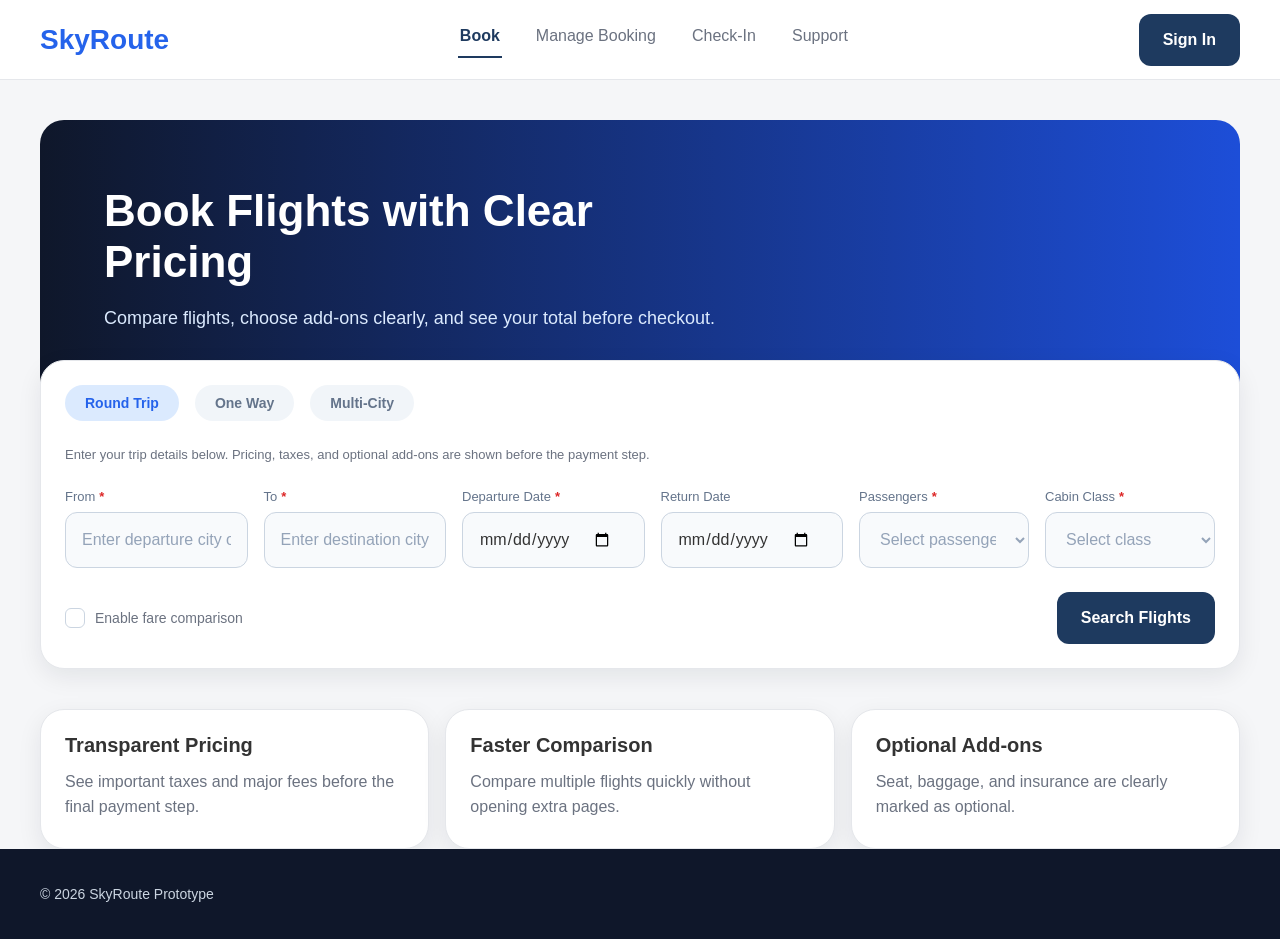
==== index.html @ 69a76368 "placeholder text" ====
<!DOCTYPE html>
<html lang="en">
<head>
  <meta charset="UTF-8" />
  <meta name="viewport" content="width=device-width, initial-scale=1.0" />
  <title>SkyRoute - Home</title>
  <link rel="stylesheet" href="style.css" />
</head>
<body>
  <div class="page">
    <div class="navbar">
      <div class="container navbar-inner">
        <div class="logo">SkyRoute</div>
        <div class="nav-links">
          <a class="nav-link active" href="index.html" aria-current="page">Book</a>
          <div class="nav-link">Manage Booking</div>
          <div class="nav-link">Check-In</div>
          <a class="nav-link" href="support.html">Support</a>
        </div>
        <div class="btn">Sign In</div>
      </div>
    </div>

    <div class="container hero">
      <h1>Book Flights with Clear Pricing</h1>
      <p>Compare flights, choose add-ons clearly, and see your total before checkout.</p>
    </div>

    <form id="home-booking-form" class="container card search-card">
      <div class="tab-row">
        <div class="tab active">Round Trip</div>
        <div class="tab inactive">One Way</div>
        <div class="tab inactive">Multi-City</div>
      </div>
      <div class="helper-text">
        Enter your trip details below. Pricing, taxes, and optional add-ons are shown before the payment step.
      </div>

      <div class="field-row">
        <div class="field">
          <label for="from" class="required">From <span class="required-marker" aria-hidden="true">*</span></label>
          <input id="from" class="input" type="text" placeholder="Enter departure city or airport" required />
        </div>

        <div class="field">
          <label for="to" class="required">To <span class="required-marker" aria-hidden="true">*</span></label>
          <input id="to" class="input" type="text" placeholder="Enter destination city or airport" required />
        </div>

        <div class="field">
          <label for="departure" class="required">Departure Date <span class="required-marker" aria-hidden="true">*</span></label>
          <input id="departure" class="input" type="date" required />
        </div>

        <div class="field">
          <label for="returnDate">Return Date</label>
          <input id="returnDate" class="input" type="date" />
        </div>

        <div class="field small">
          <label for="passengers" class="required">Passengers <span class="required-marker" aria-hidden="true">*</span></label>
          <select id="passengers" class="input" required>
            <option value="" selected disabled>Select passengers</option>
            <option>1 Passenger</option>
            <option>2 Passengers</option>
            <option>3 Passengers</option>
            <option>4 Passengers</option>
          </select>
        </div>

        <div class="field small">
          <label for="cabinClass" class="required">Cabin Class <span class="required-marker" aria-hidden="true">*</span></label>
          <select id="cabinClass" class="input" required>
            <option value="" selected disabled>Select class</option>
            <option>Economy</option>
            <option>Premium Economy</option>
            <option>Business</option>
            <option>First</option>
          </select>
        </div>
      </div>

      <div class="actions-row" style="justify-content: space-between; align-items: center;">
        <div class="checkbox-row">
          <div class="checkbox"></div>
          <div>Enable fare comparison</div>
        </div>
        <button class="btn" type="submit">Search Flights</button>
      </div>
    </form>

    <div class="container feature-row section">
      <div class="card feature-card">
        <h3>Transparent Pricing</h3>
        <p>See important taxes and major fees before the final payment step.</p>
      </div>
      <div class="card feature-card">
        <h3>Faster Comparison</h3>
        <p>Compare multiple flights quickly without opening extra pages.</p>
      </div>
      <div class="card feature-card">
        <h3>Optional Add-ons</h3>
        <p>Seat, baggage, and insurance are clearly marked as optional.</p>
      </div>
    </div>

    <div class="footer">
      <div class="container">© 2026 SkyRoute Prototype</div>
    </div>
  </div>

  <script src="script.js"></script>
</body>
</html>
---- style.css ----
:root {
  --bg: #F5F6F8;
  --primary: #1E3A5F;
  --accent: #4DA6FF;
  --white: #FFFFFF;
  --text: #333333;
  --muted: #6B7280;
  --border: #E5E7EB;
  --success-bg: #DCFCE7;
  --success-text: #15803D;
  --shadow: 0 8px 24px rgba(15, 23, 42, 0.08);
  --radius-lg: 24px;
  --radius-md: 12px;
}

* {
  box-sizing: border-box;
}

body {
  margin: 0;
  font-family: Inter, Arial, sans-serif;
  background: var(--bg);
  color: var(--text);
}

a {
  text-decoration: none;
  color: inherit;
}

.page {
  min-height: 100vh;
  display: flex;
  flex-direction: column;
}

.container {
  width: 1240px;
  max-width: calc(100% - 80px);
  margin: 0 auto;
}

.navbar {
  height: 80px;
  background: var(--white);
  border-bottom: 1px solid var(--border);
  display: flex;
  align-items: center;
}

.navbar-inner {
  display: flex;
  align-items: center;
  justify-content: space-between;
}

.logo {
  font-size: 28px;
  font-weight: 800;
  color: #2563EB;
}

.nav-links {
  display: flex;
  gap: 32px;
  font-size: 16px;
  color: var(--muted);
}

.btn,
.btn-secondary {
  display: inline-flex;
  align-items: center;
  justify-content: center;
  min-height: 52px;
  padding: 14px 24px;
  border-radius: 12px;
  font-size: 16px;
  font-weight: 600;
  cursor: pointer;
}

.btn {
  background: var(--primary);
  color: white;
  border: none;
}

.btn-secondary {
  background: white;
  color: var(--primary);
  border: 1px solid var(--primary);
}

.hero {
  margin-top: 40px;
  min-height: 280px;
  border-radius: 24px;
  background: linear-gradient(90deg, #0f172a 0%, #1d4ed8 100%);
  padding: 48px 64px;
  color: white;
  display: flex;
  flex-direction: column;
  justify-content: center;
  gap: 16px;
}

.hero h1 {
  margin: 0;
  font-size: 44px;
  line-height: 1.15;
  max-width: 650px;
}

.hero p {
  margin: 0;
  max-width: 720px;
  font-size: 18px;
  line-height: 1.7;
  color: #dbeafe;
}

.card {
  background: white;
  border: 1px solid var(--border);
  border-radius: var(--radius-lg);
  box-shadow: var(--shadow);
  padding: 24px;
}

.search-card {
  margin-top: -40px;
  display: flex;
  flex-direction: column;
  gap: 24px;
}

.tab-row,
.field-row,
.actions-row,
.feature-row,
.progress,
.grid-2,
.grid-main,
.option-row,
.button-row,
.flight-row,
.help-grid {
  display: flex;
  gap: 16px;
}

.tab {
  padding: 10px 20px;
  border-radius: 999px;
  font-size: 14px;
  font-weight: 600;
}

.tab.active {
  background: #DBEAFE;
  color: #2563EB;
}

.tab.inactive {
  background: #F1F5F9;
  color: #64748B;
}

.field {
  display: flex;
  flex-direction: column;
  gap: 8px;
  flex: 1;
}

.field.small {
  max-width: 170px;
}

.field label {
  font-size: 13px;
  font-weight: 500;
  color: #64748B;
}

.input {
  height: 56px;
  border: 1px solid #CBD5E1;
  background: #F8FAFC;
  border-radius: 12px;
  padding: 0 16px;
  display: flex;
  align-items: center;
  font-size: 15px;
}

.checkbox-row {
  display: flex;
  align-items: center;
  gap: 12px;
  color: var(--muted);
}

.checkbox {
  width: 20px;
  height: 20px;
  border: 1px solid #CBD5E1;
  border-radius: 6px;
  background: white;
}

.section {
  margin-top: 40px;
}

.section h2,
.card h2 {
  margin: 0 0 8px;
  font-size: 24px;
}

.section p.subtitle,
.card p.subtitle {
  margin: 0;
  font-size: 15px;
  color: var(--muted);
}

.feature-card {
  flex: 1;
  min-height: 140px;
}

.feature-card h3 {
  margin: 0 0 12px;
  font-size: 20px;
}

.feature-card p {
  margin: 0;
  color: var(--muted);
  line-height: 1.6;
}

.footer {
  margin-top: auto;
  height: 90px;
  background: #0f172a;
  display: flex;
  align-items: center;
}

.footer .container {
  color: #CBD5E1;
  font-size: 14px;
}

.page-header {
  margin-top: 40px;
  display: flex;
  flex-direction: column;
  gap: 16px;
}

.page-header h1 {
  margin: 0;
  font-size: 36px;
}

.page-header p {
  margin: 0;
  max-width: 760px;
  font-size: 17px;
  line-height: 1.7;
  color: var(--muted);
}

.progress {
  align-items: center;
  flex-wrap: wrap;
}

.step {
  display: flex;
  align-items: center;
  gap: 12px;
}

.step-circle {
  width: 40px;
  height: 40px;
  border-radius: 999px;
  border: 1px solid #CBD5E1;
  display: flex;
  align-items: center;
  justify-content: center;
  font-weight: 700;
  font-size: 14px;
}

.step.completed .step-circle {
  background: var(--primary);
  border-color: var(--primary);
  color: white;
}

.step.active .step-circle {
  background: #DBEAFE;
  border-color: var(--primary);
  color: var(--primary);
}

.step.pending .step-circle {
  background: white;
  color: #64748B;
}

.step-label {
  font-size: 15px;
  font-weight: 500;
}

.step-line {
  width: 40px;
  height: 1px;
  background: #CBD5E1;
}

.grid-main {
  margin-top: 32px;
  align-items: flex-start;
}

.main-left {
  flex: 1;
  display: flex;
  flex-direction: column;
  gap: 24px;
}

.sidebar {
  width: 340px;
  display: flex;
  flex-direction: column;
  gap: 16px;
}

.summary-box {
  background: #F8FAFC;
  border: 1px solid var(--border);
  border-radius: 18px;
  padding: 16px;
}

.summary-box h4 {
  margin: 0 0 6px;
  font-size: 16px;
}

.summary-box p {
  margin: 0;
  font-size: 14px;
  color: var(--muted);
}

.summary-row {
  display: flex;
  justify-content: space-between;
  font-size: 15px;
  margin-bottom: 12px;
}

.summary-row .label {
  color: var(--muted);
}

.summary-total {
  display: flex;
  justify-content: space-between;
  align-items: center;
  border-top: 1px solid var(--border);
  padding-top: 16px;
}

.summary-total strong {
  font-size: 22px;
  color: #2563EB;
}

.note {
  font-size: 13px;
  line-height: 1.6;
  color: var(--muted);
}

.option-card {
  flex: 1;
  min-height: 170px;
  border-radius: 20px;
  border: 1px solid var(--border);
  padding: 20px;
  display: flex;
  flex-direction: column;
  justify-content: space-between;
}

.option-card.selected {
  background: #EFF6FF;
  border-color: #2563EB;
}

.option-top {
  display: flex;
  justify-content: space-between;
  gap: 12px;
}

.option-card h3 {
  margin: 0;
  font-size: 18px;
}

.option-card p {
  margin: 12px 0 0;
  font-size: 14px;
  line-height: 1.6;
  color: var(--muted);
}

.option-bottom {
  display: flex;
  align-items: center;
  justify-content: space-between;
  margin-top: 24px;
}

.price {
  font-size: 20px;
  font-weight: 800;
  color: #2563EB;
}

.tag {
  padding: 10px 16px;
  border-radius: 12px;
  font-size: 14px;
  font-weight: 600;
  background: #F1F5F9;
  color: #475569;
}

.option-card.selected .tag {
  background: var(--primary);
  color: white;
}

.flight-card {
  display: flex;
  gap: 20px;
  align-items: center;
  justify-content: space-between;
}

.flight-meta {
  width: 220px;
}

.flight-meta h3 {
  margin: 0 0 8px;
  font-size: 18px;
  color: #2563EB;
}

.flight-meta p {
  margin: 0;
  color: var(--muted);
  font-size: 14px;
}

.flight-times {
  flex: 1;
  display: grid;
  grid-template-columns: 1fr 160px 1fr;
  gap: 12px;
  align-items: center;
}

.center {
  text-align: center;
}

.time {
  font-size: 24px;
  font-weight: 800;
}

.city {
  margin-top: 8px;
  font-size: 14px;
  color: var(--muted);
}

.flight-mid {
  text-align: center;
  font-size: 13px;
  color: var(--muted);
}

.flight-line {
  width: 110px;
  height: 2px;
  margin: 8px auto;
  background: linear-gradient(to right, var(--accent), var(--primary));
  border-radius: 999px;
}

.flight-price {
  width: 150px;
  text-align: right;
}

.flight-price .amount {
  font-size: 28px;
  font-weight: 800;
  color: var(--primary);
  margin-bottom: 14px;
}

.split-2 {
  display: grid;
  grid-template-columns: 1fr 1fr;
  gap: 16px;
}

.ticket-grid {
  display: grid;
  grid-template-columns: 1fr 1fr;
  gap: 16px 32px;
  background: #F8FAFC;
  border-radius: 14px;
  padding: 24px;
}

.ticket-grid div {
  font-size: 15px;
}

.success {
  display: flex;
  gap: 16px;
  align-items: flex-start;
}

.success-icon {
  width: 56px;
  height: 56px;
  border-radius: 999px;
  background: var(--success-bg);
  color: var(--success-text);
  display: flex;
  align-items: center;
  justify-content: center;
  font-size: 28px;
  font-weight: 800;
}

.faq-item {
  background: #F8FAFC;
  border: 1px solid var(--border);
  border-radius: 12px;
  padding: 20px;
}

.faq-item h4 {
  margin: 0 0 8px;
  font-size: 16px;
}

.faq-item p {
  margin: 0;
  font-size: 14px;
  line-height: 1.6;
  color: var(--muted);
}

.search-help {
  height: 48px;
  border-radius: 12px;
  border: 1px solid #CBD5E1;
  background: #F8FAFC;
  padding: 0 16px;
  display: flex;
  align-items: center;
  color: #94A3B8;
  font-size: 14px;
}

.seat-grid {
  display: flex;
  flex-direction: column;
  gap: 12px;
}

.seat-row {
  display: flex;
  align-items: center;
  gap: 12px;
}

.row-number {
  width: 24px;
  font-size: 14px;
  color: var(--muted);
}

.aisle {
  width: 24px;
}

.seat {
  width: 40px;
  height: 40px;
  border-radius: 10px;
  border: 1px solid #CBD5E1;
  background: #F1F5F9;
  display: flex;
  align-items: center;
  justify-content: center;
  cursor: pointer;
  font-size: 14px;
}

.seat.selected {
  background: #93C5FD;
  border-color: #60A5FA;
}

.seat.unavailable {
  background: #94A3B8;
  border-color: #94A3B8;
  cursor: not-allowed;
  color: white;
}

.legend {
  display: flex;
  gap: 24px;
  margin-top: 24px;
  font-size: 14px;
  color: var(--muted);
}

.legend-item {
  display: flex;
  align-items: center;
  gap: 8px;
}

.legend-box {
  width: 16px;
  height: 16px;
  border-radius: 4px;
}

.selected-seat-box {
  margin-top: 24px;
  padding: 16px;
  border-radius: 12px;
  border: 1px solid var(--border);
  background: #F8FAFC;
}

.selected-seat-box p {
  margin: 0;
}

.muted {
  color: var(--muted);
  font-size: 14px;
}
input.input,
select.input {
  width: 100%;
  outline: none;
  font: inherit;
  color: var(--text);
}

input.input::placeholder {
  color: #94A3B8;
}

input.input:placeholder-shown {
  color: #94A3B8;
}

select.input.placeholder-select {
  color: #94A3B8;
}

select.input option {
  color: var(--text);
}

.form-grid {
  display: grid;
  grid-template-columns: 1fr 1fr;
  gap: 16px;
}

.form-grid .full {
  grid-column: 1 / -1;
}

.inline-actions {
  display: flex;
  gap: 16px;
}

.status-pill {
  display: inline-flex;
  align-items: center;
  gap: 8px;
  background: #EFF6FF;
  color: #1D4ED8;
  border: 1px solid #BFDBFE;
  border-radius: 999px;
  padding: 8px 14px;
  font-size: 14px;
  font-weight: 600;
}

.readonly-value {
  font-weight: 700;
  color: #111827;
}

.nav-link {
  display: inline-flex;
  align-items: center;
  min-height: 36px;
  padding: 0 2px 6px;
  border-bottom: 2px solid transparent;
  transition: color 0.2s ease, border-color 0.2s ease, background-color 0.2s ease;
}

.nav-link:hover {
  color: var(--primary);
  cursor: pointer;
}

.nav-link.active {
  color: var(--primary);
  font-weight: 700;
  border-bottom: 2px solid var(--primary);
}

.filter-group {
  display: flex;
  flex-direction: column;
  gap: 10px;
  padding-top: 16px;
  border-top: 1px solid var(--border);
}

.filter-group:first-of-type {
  padding-top: 0;
  border-top: none;
}

.filter-title {
  font-size: 14px;
  font-weight: 600;
  color: var(--text);
}

.filter-options {
  display: flex;
  flex-direction: column;
  gap: 10px;
}

.checkbox-row,
.filter-check {
  display: flex;
  align-items: center;
  gap: 10px;
  font-size: 14px;
  color: var(--text);
}

.checkbox-row {
  color: var(--muted);
}

.filter-check input {
  width: 16px;
  height: 16px;
  accent-color: #2563EB;
}

.helper-text {
  font-size: 13px;
  color: var(--muted);
  line-height: 1.5;
}

.required-marker {
  color: #DC2626;
  font-weight: 700;
}

.field label.required {
  display: inline-flex;
  align-items: center;
  gap: 4px;
}

.field label.required::after {
  content: none;
}

.filter-helper {
  font-size: 13px;
  color: var(--muted);
  line-height: 1.5;
}
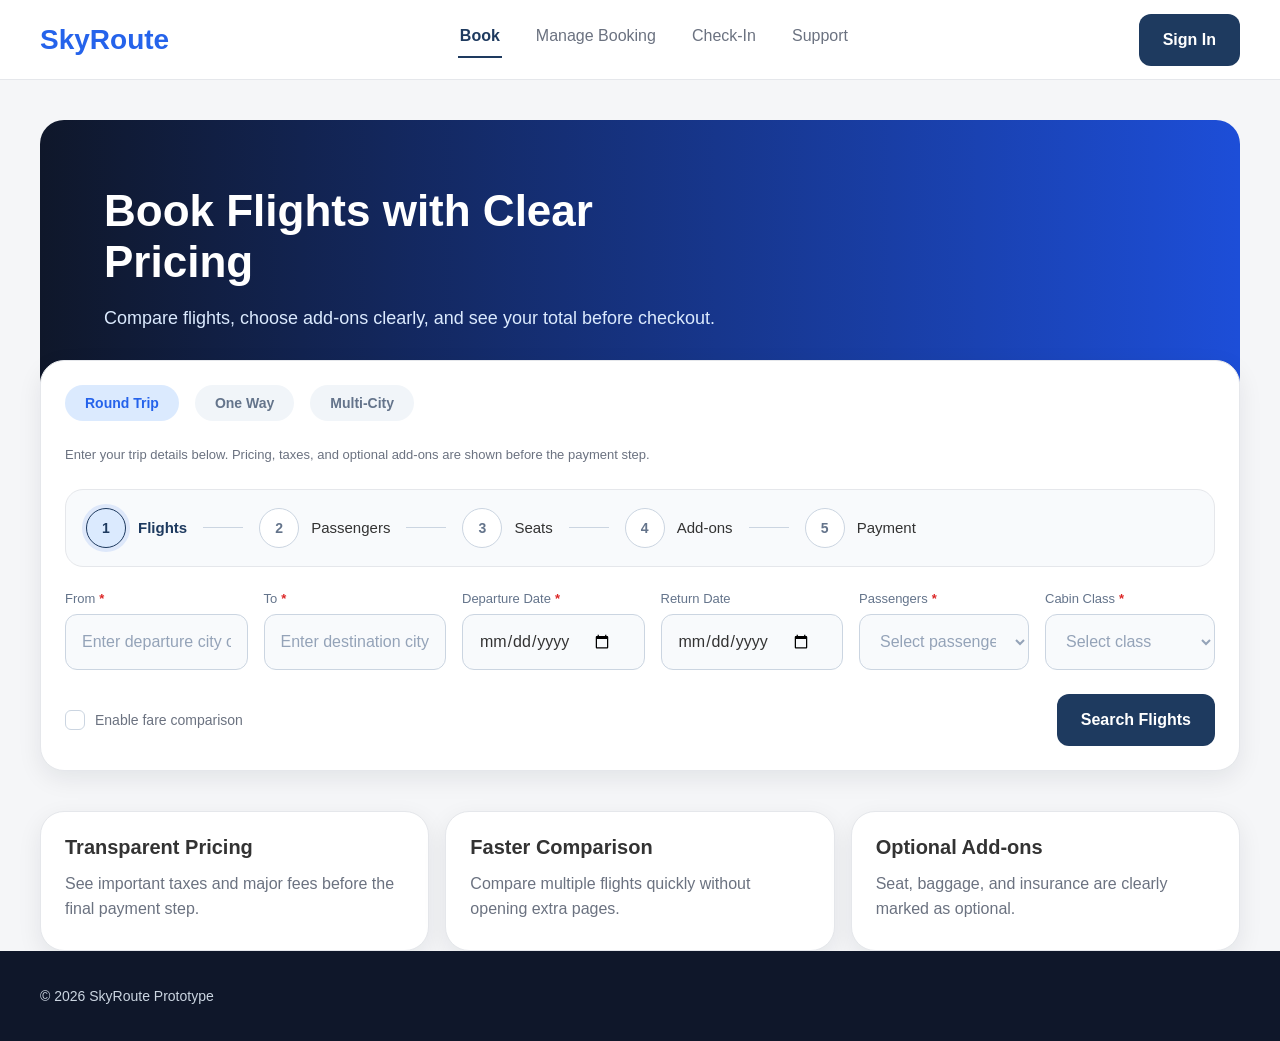
==== commit deb2a44e: "new things" ====
--- a/index.html
+++ b/index.html
@@ -34,6 +34,17 @@
       </div>
       <div class="helper-text">
         Enter your trip details below. Pricing, taxes, and optional add-ons are shown before the payment step.
+      </div>
+      <div class="progress">
+        <div class="step active"><div class="step-circle">1</div><div class="step-label">Flights</div></div>
+        <div class="step-line"></div>
+        <div class="step pending"><div class="step-circle">2</div><div class="step-label">Passengers</div></div>
+        <div class="step-line"></div>
+        <div class="step pending"><div class="step-circle">3</div><div class="step-label">Seats</div></div>
+        <div class="step-line"></div>
+        <div class="step pending"><div class="step-circle">4</div><div class="step-label">Add-ons</div></div>
+        <div class="step-line"></div>
+        <div class="step pending"><div class="step-circle">5</div><div class="step-label">Payment</div></div>
       </div>
 
       <div class="field-row">
--- a/style.css
+++ b/style.css
@@ -93,6 +93,11 @@
   border: 1px solid var(--primary);
 }
 
+.btn:hover,
+.btn-secondary:hover {
+  transform: translateY(-1px);
+}
+
 .hero {
   margin-top: 40px;
   min-height: 280px;
@@ -280,6 +285,10 @@
 .progress {
   align-items: center;
   flex-wrap: wrap;
+  padding: 18px 20px;
+  border: 1px solid var(--border);
+  border-radius: 18px;
+  background: #F8FAFC;
 }
 
 .step {
@@ -310,6 +319,7 @@
   background: #DBEAFE;
   border-color: var(--primary);
   color: var(--primary);
+  box-shadow: 0 0 0 4px rgba(37, 99, 235, 0.12);
 }
 
 .step.pending .step-circle {
@@ -320,6 +330,12 @@
 .step-label {
   font-size: 15px;
   font-weight: 500;
+}
+
+.step.active .step-label,
+.step.completed .step-label {
+  color: var(--primary);
+  font-weight: 700;
 }
 
 .step-line {
@@ -404,11 +420,25 @@
   display: flex;
   flex-direction: column;
   justify-content: space-between;
+  transition: border-color 0.2s ease, box-shadow 0.2s ease, transform 0.2s ease;
+}
+
+.option-card.selectable,
+.flight-card.selectable {
+  cursor: pointer;
+}
+
+.option-card.selectable:hover,
+.flight-card.selectable:hover {
+  border-color: #93C5FD;
+  box-shadow: 0 12px 28px rgba(37, 99, 235, 0.12);
+  transform: translateY(-2px);
 }
 
 .option-card.selected {
   background: #EFF6FF;
   border-color: #2563EB;
+  box-shadow: 0 12px 28px rgba(37, 99, 235, 0.14);
 }
 
 .option-top {
@@ -461,6 +491,13 @@
   gap: 20px;
   align-items: center;
   justify-content: space-between;
+  transition: border-color 0.2s ease, box-shadow 0.2s ease, transform 0.2s ease;
+}
+
+.flight-card.selected {
+  border-color: #2563EB;
+  background: #EFF6FF;
+  box-shadow: 0 12px 28px rgba(37, 99, 235, 0.14);
 }
 
 .flight-meta {
@@ -732,6 +769,17 @@
   font-weight: 600;
 }
 
+.flow-note {
+  margin-top: 12px;
+  padding: 14px 16px;
+  border-radius: 14px;
+  border: 1px solid #DBEAFE;
+  background: #EFF6FF;
+  color: #1D4ED8;
+  font-size: 14px;
+  line-height: 1.5;
+}
+
 .readonly-value {
   font-weight: 700;
   color: #111827;
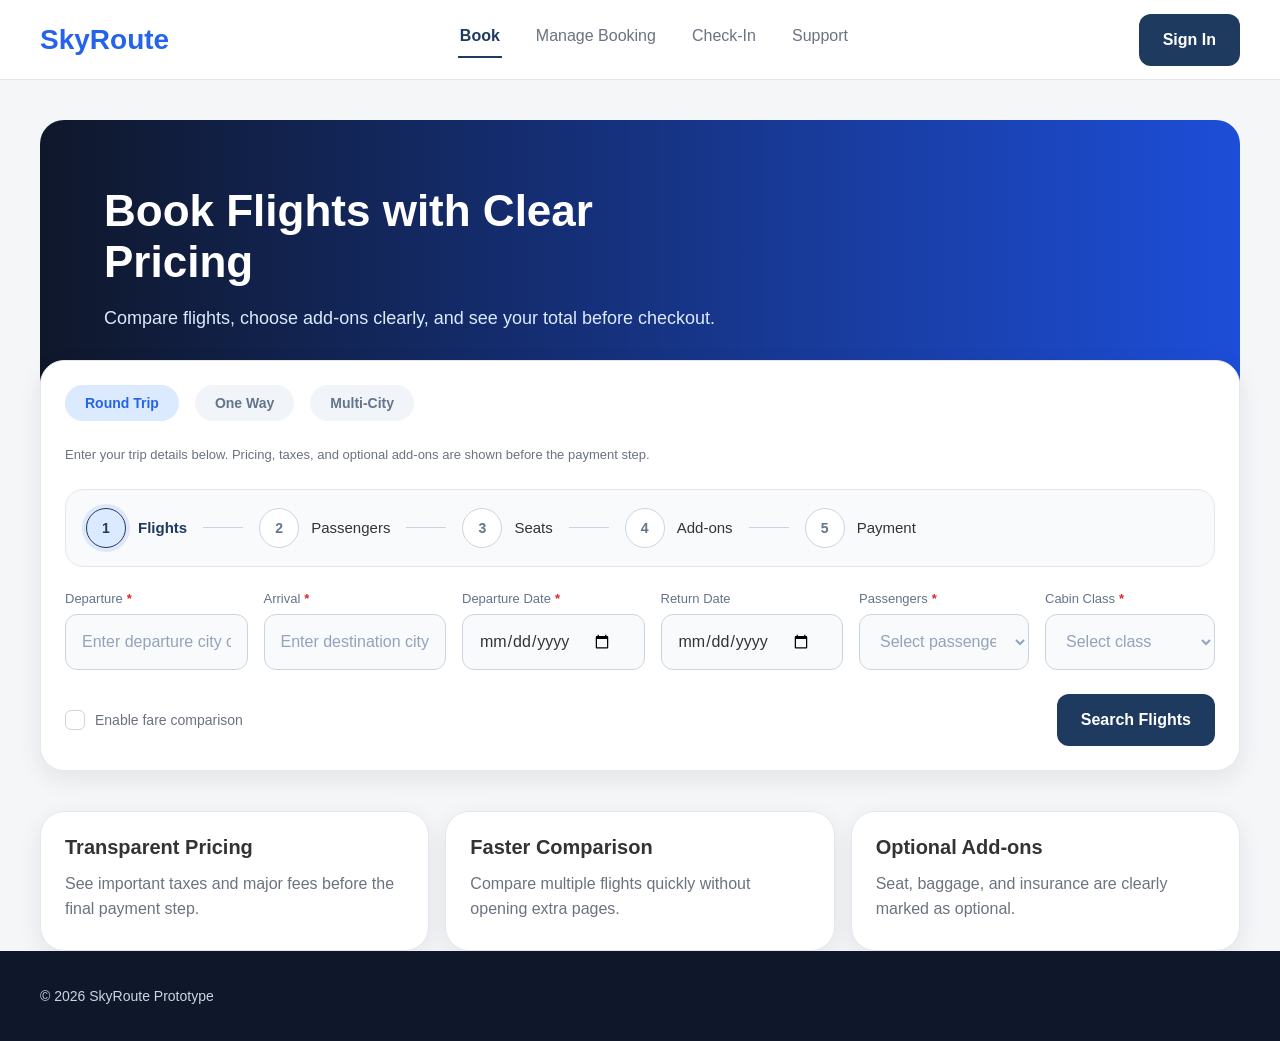
==== commit 9d8c2f5b: "Placehlder for 'To' and 'From'" ====
--- a/index.html
+++ b/index.html
@@ -49,12 +49,12 @@
 
       <div class="field-row">
         <div class="field">
-          <label for="from" class="required">From <span class="required-marker" aria-hidden="true">*</span></label>
+          <label for="from" class="required">Departure <span class="required-marker" aria-hidden="true">*</span></label>
           <input id="from" class="input" type="text" placeholder="Enter departure city or airport" required />
         </div>
 
         <div class="field">
-          <label for="to" class="required">To <span class="required-marker" aria-hidden="true">*</span></label>
+          <label for="to" class="required">Arrival <span class="required-marker" aria-hidden="true">*</span></label>
           <input id="to" class="input" type="text" placeholder="Enter destination city or airport" required />
         </div>
 
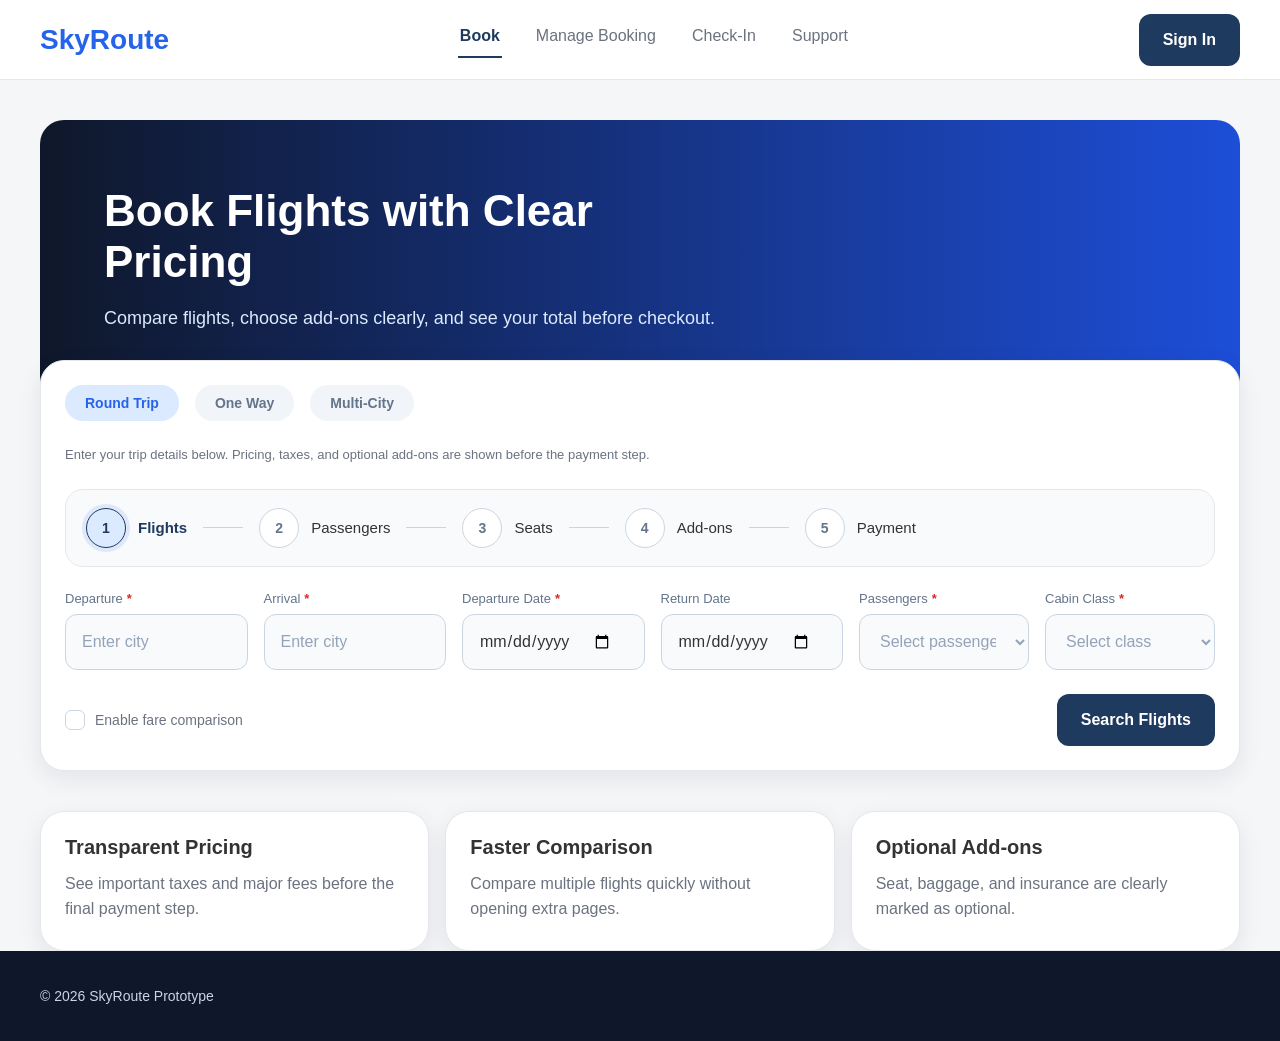
==== commit c1c03682: "Departure date contraints" ====
--- a/index.html
+++ b/index.html
@@ -50,12 +50,12 @@
       <div class="field-row">
         <div class="field">
           <label for="from" class="required">Departure <span class="required-marker" aria-hidden="true">*</span></label>
-          <input id="from" class="input" type="text" placeholder="Enter departure city or airport" required />
+          <input id="from" class="input" type="text" placeholder="Enter city" required />
         </div>
 
         <div class="field">
           <label for="to" class="required">Arrival <span class="required-marker" aria-hidden="true">*</span></label>
-          <input id="to" class="input" type="text" placeholder="Enter destination city or airport" required />
+          <input id="to" class="input" type="text" placeholder="Enter city" required />
         </div>
 
         <div class="field">
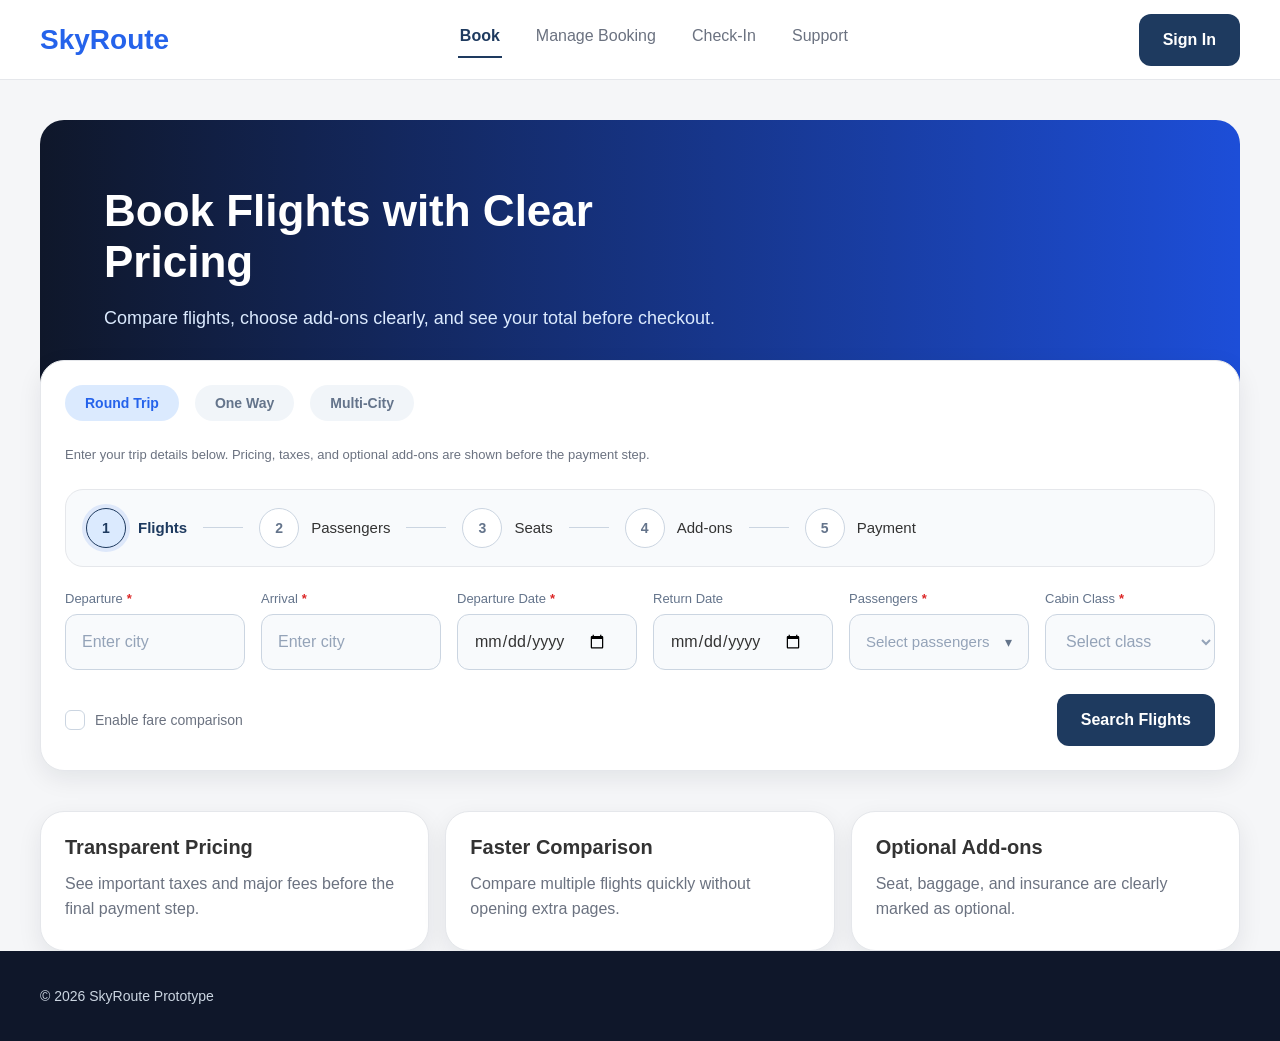
==== commit 8824459c: "changes" ====
--- a/index.html
+++ b/index.html
@@ -68,15 +68,70 @@
           <input id="returnDate" class="input" type="date" />
         </div>
 
-        <div class="field small">
+        <div class="field small passenger-field">
           <label for="passengers" class="required">Passengers <span class="required-marker" aria-hidden="true">*</span></label>
-          <select id="passengers" class="input" required>
-            <option value="" selected disabled>Select passengers</option>
-            <option>1 Passenger</option>
-            <option>2 Passengers</option>
-            <option>3 Passengers</option>
-            <option>4 Passengers</option>
-          </select>
+          <div class="passenger-selector" id="passenger-selector">
+            <button
+              id="passenger-trigger"
+              class="input passenger-trigger placeholder-select"
+              type="button"
+              aria-haspopup="dialog"
+              aria-expanded="false"
+              aria-controls="passenger-panel"
+            >
+              <span id="passenger-display">Select passengers</span>
+              <span class="passenger-chevron" aria-hidden="true">▾</span>
+            </button>
+
+            <div id="passenger-panel" class="passenger-panel" hidden>
+              <div class="passenger-panel-header">
+                <div class="passenger-panel-title">Passengers</div>
+                <div class="helper-text">Select travelers for this booking.</div>
+              </div>
+
+              <div class="passenger-row">
+                <div>
+                  <div class="passenger-type">Adults</div>
+                  <div class="passenger-subtext">Ages 12 and over</div>
+                </div>
+                <div class="passenger-controls">
+                  <button type="button" class="counter-btn" data-passenger-action="decrease" data-passenger-type="adults" aria-label="Decrease adults">−</button>
+                  <span class="counter-value" id="count-adults">1</span>
+                  <button type="button" class="counter-btn" data-passenger-action="increase" data-passenger-type="adults" aria-label="Increase adults">+</button>
+                </div>
+              </div>
+
+              <div class="passenger-row">
+                <div>
+                  <div class="passenger-type">Children</div>
+                  <div class="passenger-subtext">Ages 2 to 11</div>
+                </div>
+                <div class="passenger-controls">
+                  <button type="button" class="counter-btn" data-passenger-action="decrease" data-passenger-type="children" aria-label="Decrease children">−</button>
+                  <span class="counter-value" id="count-children">0</span>
+                  <button type="button" class="counter-btn" data-passenger-action="increase" data-passenger-type="children" aria-label="Increase children">+</button>
+                </div>
+              </div>
+
+              <div class="passenger-row">
+                <div>
+                  <div class="passenger-type">Infants</div>
+                  <div class="passenger-subtext">Under 2 years</div>
+                </div>
+                <div class="passenger-controls">
+                  <button type="button" class="counter-btn" data-passenger-action="decrease" data-passenger-type="infants" aria-label="Decrease infants">−</button>
+                  <span class="counter-value" id="count-infants">0</span>
+                  <button type="button" class="counter-btn" data-passenger-action="increase" data-passenger-type="infants" aria-label="Increase infants">+</button>
+                </div>
+              </div>
+
+              <div class="helper-text" id="passenger-note">Each infant must travel with an adult.</div>
+
+              <div class="passenger-panel-footer">
+                <button id="passenger-done" class="btn" type="button">Done</button>
+              </div>
+            </div>
+          </div>
         </div>
 
         <div class="field small">
--- a/style.css
+++ b/style.css
@@ -184,6 +184,10 @@
   max-width: 170px;
 }
 
+.field.passenger-field {
+  max-width: 250px;
+}
+
 .field label {
   font-size: 13px;
   font-weight: 500;
@@ -199,6 +203,107 @@
   display: flex;
   align-items: center;
   font-size: 15px;
+}
+
+.passenger-selector {
+  position: relative;
+}
+
+.passenger-trigger {
+  width: 100%;
+  justify-content: space-between;
+  text-align: left;
+  color: var(--text);
+  background: #F8FAFC;
+}
+
+.passenger-trigger.placeholder-select {
+  color: #94A3B8;
+}
+
+.passenger-chevron {
+  font-size: 14px;
+  color: #64748B;
+}
+
+.passenger-panel {
+  position: absolute;
+  top: calc(100% + 8px);
+  left: 0;
+  width: 320px;
+  padding: 18px;
+  border-radius: 18px;
+  border: 1px solid var(--border);
+  background: var(--white);
+  box-shadow: 0 18px 36px rgba(15, 23, 42, 0.12);
+  z-index: 20;
+}
+
+.passenger-panel-header {
+  margin-bottom: 12px;
+}
+
+.passenger-panel-title {
+  font-size: 16px;
+  font-weight: 700;
+  color: var(--text);
+}
+
+.passenger-row {
+  display: flex;
+  align-items: center;
+  justify-content: space-between;
+  gap: 12px;
+  padding: 12px 0;
+  border-top: 1px solid var(--border);
+}
+
+.passenger-row:first-of-type {
+  border-top: none;
+}
+
+.passenger-type {
+  font-size: 15px;
+  font-weight: 600;
+  color: var(--text);
+}
+
+.passenger-subtext {
+  margin-top: 4px;
+  font-size: 13px;
+  color: var(--muted);
+}
+
+.passenger-controls {
+  display: flex;
+  align-items: center;
+  gap: 10px;
+}
+
+.counter-btn {
+  width: 32px;
+  height: 32px;
+  border-radius: 999px;
+  border: 1px solid #CBD5E1;
+  background: #F8FAFC;
+  color: var(--primary);
+  font-size: 20px;
+  line-height: 1;
+  cursor: pointer;
+}
+
+.counter-value {
+  min-width: 18px;
+  text-align: center;
+  font-size: 15px;
+  font-weight: 700;
+  color: var(--text);
+}
+
+.passenger-panel-footer {
+  display: flex;
+  justify-content: flex-end;
+  margin-top: 16px;
 }
 
 .checkbox-row {
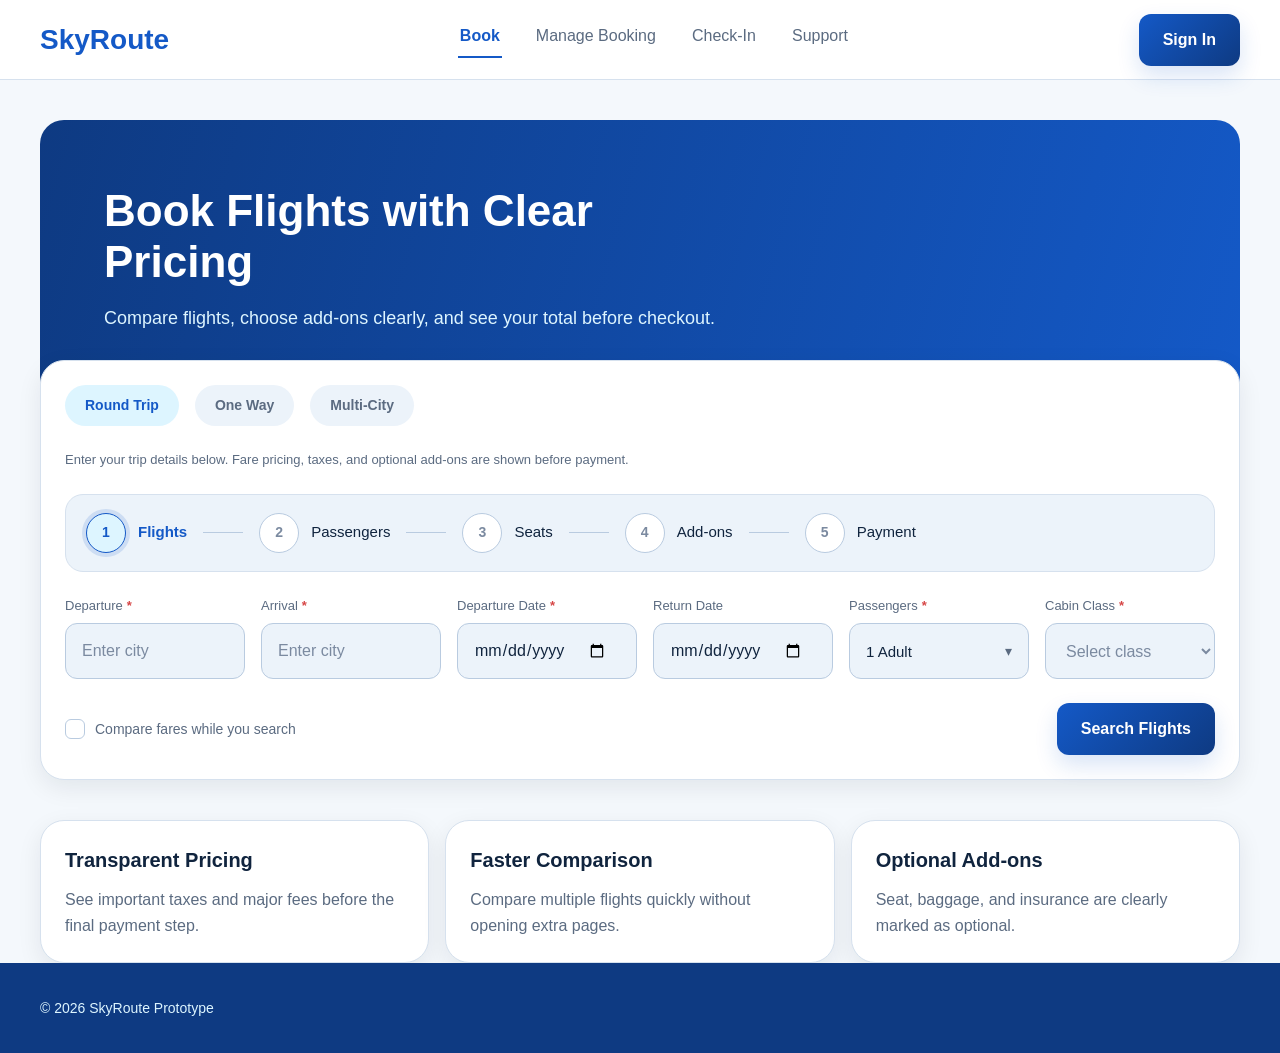
==== commit 19a602fe: "New changes" ====
--- a/index.html
+++ b/index.html
@@ -33,7 +33,7 @@
         <div class="tab inactive">Multi-City</div>
       </div>
       <div class="helper-text">
-        Enter your trip details below. Pricing, taxes, and optional add-ons are shown before the payment step.
+        Enter your trip details below. Fare pricing, taxes, and optional add-ons are shown before payment.
       </div>
       <div class="progress">
         <div class="step active"><div class="step-circle">1</div><div class="step-label">Flights</div></div>
@@ -146,10 +146,10 @@
         </div>
       </div>
 
-      <div class="actions-row" style="justify-content: space-between; align-items: center;">
+      <div class="actions-row between">
         <div class="checkbox-row">
           <div class="checkbox"></div>
-          <div>Enable fare comparison</div>
+          <div>Compare fares while you search</div>
         </div>
         <button class="btn" type="submit">Search Flights</button>
       </div>
--- a/style.css
+++ b/style.css
@@ -1,13 +1,34 @@
 :root {
-  --bg: #F5F6F8;
-  --primary: #1E3A5F;
-  --accent: #4DA6FF;
-  --white: #FFFFFF;
-  --text: #333333;
-  --muted: #6B7280;
-  --border: #E5E7EB;
-  --success-bg: #DCFCE7;
-  --success-text: #15803D;
+  --primary: #1459C7;
+  --primary-dark: #0E3A82;
+  --accent: #22B8F0;
+  --accent-soft: #DDF5FF;
+  --bg: #F4F8FC;
+  --surface: #FFFFFF;
+  --surface-alt: #ECF3FA;
+  --text: #10243E;
+  --text-muted: #5B6B81;
+  --text-soft: #7B8AA0;
+  --border: #D6E1EE;
+  --border-strong: #B9CBE0;
+  --success: #169B62;
+  --success-bg: #E8F7F0;
+  --warning: #D98A00;
+  --warning-bg: #FFF4D6;
+  --danger: #D64545;
+  --danger-bg: #FDE8E8;
+  --eco-green: #169B62;
+  --eco-green-strong: #0F7A4E;
+  --eco-green-bg: #E8F7F0;
+  --match-purple: #7057FF;
+  --match-purple-strong: #5237D5;
+  --match-purple-bg: #F0EDFF;
+  --alert-blue: #1292EE;
+  --alert-blue-strong: #0D6FBC;
+  --alert-blue-bg: #E8F4FF;
+  --white: var(--surface);
+  --muted: var(--text-muted);
+  --success-text: var(--success);
   --shadow: 0 8px 24px rgba(15, 23, 42, 0.08);
   --radius-lg: 24px;
   --radius-md: 12px;
@@ -22,6 +43,7 @@
   font-family: Inter, Arial, sans-serif;
   background: var(--bg);
   color: var(--text);
+  line-height: 1.5;
 }
 
 a {
@@ -58,7 +80,7 @@
 .logo {
   font-size: 28px;
   font-weight: 800;
-  color: #2563EB;
+  color: var(--primary);
 }
 
 .nav-links {
@@ -79,18 +101,20 @@
   font-size: 16px;
   font-weight: 600;
   cursor: pointer;
+  transition: transform 0.2s ease, box-shadow 0.2s ease, border-color 0.2s ease;
 }
 
 .btn {
-  background: var(--primary);
-  color: white;
+  background: linear-gradient(135deg, var(--primary) 0%, var(--primary-dark) 100%);
+  color: var(--surface);
   border: none;
+  box-shadow: 0 10px 22px rgba(20, 89, 199, 0.16);
 }
 
 .btn-secondary {
-  background: white;
+  background: var(--surface);
   color: var(--primary);
-  border: 1px solid var(--primary);
+  border: 1px solid var(--border-strong);
 }
 
 .btn:hover,
@@ -102,9 +126,9 @@
   margin-top: 40px;
   min-height: 280px;
   border-radius: 24px;
-  background: linear-gradient(90deg, #0f172a 0%, #1d4ed8 100%);
+  background: linear-gradient(105deg, var(--primary-dark) 0%, var(--primary) 100%);
   padding: 48px 64px;
-  color: white;
+  color: var(--surface);
   display: flex;
   flex-direction: column;
   justify-content: center;
@@ -123,15 +147,19 @@
   max-width: 720px;
   font-size: 18px;
   line-height: 1.7;
-  color: #dbeafe;
+  color: var(--accent-soft);
 }
 
 .card {
-  background: white;
+  background: var(--surface);
   border: 1px solid var(--border);
   border-radius: var(--radius-lg);
   box-shadow: var(--shadow);
   padding: 24px;
+}
+
+.card h3 {
+  color: var(--text);
 }
 
 .search-card {
@@ -164,13 +192,13 @@
 }
 
 .tab.active {
-  background: #DBEAFE;
-  color: #2563EB;
+  background: var(--accent-soft);
+  color: var(--primary);
 }
 
 .tab.inactive {
-  background: #F1F5F9;
-  color: #64748B;
+  background: var(--surface-alt);
+  color: var(--text-muted);
 }
 
 .field {
@@ -191,13 +219,13 @@
 .field label {
   font-size: 13px;
   font-weight: 500;
-  color: #64748B;
+  color: var(--text-muted);
 }
 
 .input {
   height: 56px;
-  border: 1px solid #CBD5E1;
-  background: #F8FAFC;
+  border: 1px solid var(--border-strong);
+  background: var(--surface-alt);
   border-radius: 12px;
   padding: 0 16px;
   display: flex;
@@ -214,16 +242,16 @@
   justify-content: space-between;
   text-align: left;
   color: var(--text);
-  background: #F8FAFC;
+  background: var(--surface-alt);
 }
 
 .passenger-trigger.placeholder-select {
-  color: #94A3B8;
+  color: var(--text-soft);
 }
 
 .passenger-chevron {
   font-size: 14px;
-  color: #64748B;
+  color: var(--text-muted);
 }
 
 .passenger-panel {
@@ -284,8 +312,8 @@
   width: 32px;
   height: 32px;
   border-radius: 999px;
-  border: 1px solid #CBD5E1;
-  background: #F8FAFC;
+  border: 1px solid var(--border-strong);
+  background: var(--surface-alt);
   color: var(--primary);
   font-size: 20px;
   line-height: 1;
@@ -316,9 +344,9 @@
 .checkbox {
   width: 20px;
   height: 20px;
-  border: 1px solid #CBD5E1;
+  border: 1px solid var(--border-strong);
   border-radius: 6px;
-  background: white;
+  background: var(--surface);
 }
 
 .section {
@@ -357,13 +385,13 @@
 .footer {
   margin-top: auto;
   height: 90px;
-  background: #0f172a;
+  background: var(--primary-dark);
   display: flex;
   align-items: center;
 }
 
 .footer .container {
-  color: #CBD5E1;
+  color: var(--accent-soft);
   font-size: 14px;
 }
 
@@ -387,13 +415,31 @@
   color: var(--muted);
 }
 
+.summary-header-row {
+  display: flex;
+  justify-content: space-between;
+  align-items: center;
+  gap: 20px;
+  flex-wrap: wrap;
+}
+
+.results-summary-route {
+  font-size: 24px;
+  font-weight: 800;
+  color: var(--text);
+}
+
+.results-summary-meta {
+  margin-top: 6px;
+}
+
 .progress {
   align-items: center;
   flex-wrap: wrap;
   padding: 18px 20px;
   border: 1px solid var(--border);
   border-radius: 18px;
-  background: #F8FAFC;
+  background: var(--surface-alt);
 }
 
 .step {
@@ -406,7 +452,7 @@
   width: 40px;
   height: 40px;
   border-radius: 999px;
-  border: 1px solid #CBD5E1;
+  border: 1px solid var(--border-strong);
   display: flex;
   align-items: center;
   justify-content: center;
@@ -417,19 +463,19 @@
 .step.completed .step-circle {
   background: var(--primary);
   border-color: var(--primary);
-  color: white;
+  color: var(--surface);
 }
 
 .step.active .step-circle {
-  background: #DBEAFE;
+  background: var(--accent-soft);
   border-color: var(--primary);
   color: var(--primary);
-  box-shadow: 0 0 0 4px rgba(37, 99, 235, 0.12);
+  box-shadow: 0 0 0 4px rgba(20, 89, 199, 0.14);
 }
 
 .step.pending .step-circle {
-  background: white;
-  color: #64748B;
+  background: var(--surface);
+  color: var(--text-soft);
 }
 
 .step-label {
@@ -446,7 +492,7 @@
 .step-line {
   width: 40px;
   height: 1px;
-  background: #CBD5E1;
+  background: var(--border-strong);
 }
 
 .grid-main {
@@ -469,7 +515,7 @@
 }
 
 .summary-box {
-  background: #F8FAFC;
+  background: var(--surface-alt);
   border: 1px solid var(--border);
   border-radius: 18px;
   padding: 16px;
@@ -489,6 +535,8 @@
 .summary-row {
   display: flex;
   justify-content: space-between;
+  align-items: flex-start;
+  gap: 16px;
   font-size: 15px;
   margin-bottom: 12px;
 }
@@ -507,13 +555,21 @@
 
 .summary-total strong {
   font-size: 22px;
-  color: #2563EB;
+  color: var(--primary);
+}
+
+.summary-details {
+  margin-top: 16px;
 }
 
 .note {
   font-size: 13px;
   line-height: 1.6;
   color: var(--muted);
+}
+
+.summary-note {
+  margin-top: 12px;
 }
 
 .option-card {
@@ -535,15 +591,15 @@
 
 .option-card.selectable:hover,
 .flight-card.selectable:hover {
-  border-color: #93C5FD;
-  box-shadow: 0 12px 28px rgba(37, 99, 235, 0.12);
+  border-color: var(--accent);
+  box-shadow: 0 12px 28px rgba(34, 184, 240, 0.14);
   transform: translateY(-2px);
 }
 
 .option-card.selected {
-  background: #EFF6FF;
-  border-color: #2563EB;
-  box-shadow: 0 12px 28px rgba(37, 99, 235, 0.14);
+  background: var(--accent-soft);
+  border-color: var(--primary);
+  box-shadow: 0 12px 28px rgba(20, 89, 199, 0.14);
 }
 
 .option-top {
@@ -574,7 +630,7 @@
 .price {
   font-size: 20px;
   font-weight: 800;
-  color: #2563EB;
+  color: var(--primary);
 }
 
 .tag {
@@ -582,13 +638,13 @@
   border-radius: 12px;
   font-size: 14px;
   font-weight: 600;
-  background: #F1F5F9;
-  color: #475569;
+  background: var(--surface-alt);
+  color: var(--text-muted);
 }
 
 .option-card.selected .tag {
   background: var(--primary);
-  color: white;
+  color: var(--surface);
 }
 
 .flight-card {
@@ -600,9 +656,46 @@
 }
 
 .flight-card.selected {
-  border-color: #2563EB;
-  background: #EFF6FF;
-  box-shadow: 0 12px 28px rgba(37, 99, 235, 0.14);
+  border-color: var(--primary);
+  background: var(--accent-soft);
+  box-shadow: 0 12px 28px rgba(20, 89, 199, 0.14);
+}
+
+.results-tools {
+  display: flex;
+  align-items: center;
+  justify-content: space-between;
+  gap: 20px;
+}
+
+.results-list {
+  display: flex;
+  flex-direction: column;
+  gap: 24px;
+}
+
+.sort-controls {
+  display: flex;
+  gap: 10px;
+  flex-wrap: wrap;
+}
+
+.sort-btn {
+  min-height: 44px;
+  padding: 10px 16px;
+  border-radius: 999px;
+  border: 1px solid rgba(112, 87, 255, 0.18);
+  background: var(--surface);
+  color: var(--match-purple-strong);
+  font-size: 14px;
+  font-weight: 600;
+  cursor: pointer;
+}
+
+.sort-btn.active {
+  background: var(--match-purple-bg);
+  color: var(--match-purple-strong);
+  border-color: rgba(112, 87, 255, 0.32);
 }
 
 .flight-meta {
@@ -612,7 +705,7 @@
 .flight-meta h3 {
   margin: 0 0 8px;
   font-size: 18px;
-  color: #2563EB;
+  color: var(--primary);
 }
 
 .flight-meta p {
@@ -663,6 +756,82 @@
   text-align: right;
 }
 
+.flight-insight {
+  width: 220px;
+  padding: 14px 16px;
+  border-radius: 16px;
+  background: linear-gradient(180deg, var(--match-purple-bg) 0%, var(--surface) 100%);
+  border: 1px solid rgba(112, 87, 255, 0.14);
+}
+
+.eco-highlight {
+  display: inline-flex;
+  align-items: center;
+  margin-bottom: 10px;
+  padding: 6px 10px;
+  border-radius: 999px;
+  background: var(--match-purple-bg);
+  color: var(--match-purple-strong);
+  font-size: 12px;
+  font-weight: 700;
+}
+
+.eco-match-row {
+  display: flex;
+  align-items: center;
+  gap: 8px;
+  flex-wrap: wrap;
+}
+
+.score-pill {
+  display: inline-flex;
+  align-items: center;
+  padding: 6px 10px;
+  border-radius: 999px;
+  background: var(--match-purple);
+  color: var(--surface);
+  font-size: 12px;
+  font-weight: 700;
+}
+
+.eco-badge {
+  display: inline-flex;
+  align-items: center;
+  padding: 6px 10px;
+  border-radius: 999px;
+  font-size: 12px;
+  font-weight: 700;
+}
+
+.eco-badge.low {
+  background: var(--eco-green-bg);
+  color: var(--eco-green-strong);
+}
+
+.eco-badge.moderate {
+  background: var(--warning-bg);
+  color: var(--warning);
+}
+
+.eco-badge.high {
+  background: var(--danger-bg);
+  color: var(--danger);
+}
+
+.eco-copy {
+  margin-top: 8px;
+  font-size: 13px;
+  color: var(--muted);
+  line-height: 1.5;
+}
+
+.eco-reason {
+  margin-top: 10px;
+  font-size: 13px;
+  font-weight: 700;
+  color: var(--match-purple-strong);
+}
+
 .flight-price .amount {
   font-size: 28px;
   font-weight: 800;
@@ -680,13 +849,21 @@
   display: grid;
   grid-template-columns: 1fr 1fr;
   gap: 16px 32px;
-  background: #F8FAFC;
+  background: var(--surface-alt);
   border-radius: 14px;
   padding: 24px;
 }
 
 .ticket-grid div {
   font-size: 15px;
+}
+
+.ticket-grid.spaced-top-md,
+.form-grid.spaced-top-md,
+.seat-grid.spaced-top-md,
+.split-2.spaced-top-md,
+.option-row.spaced-top-md {
+  margin-top: 20px;
 }
 
 .success {
@@ -709,7 +886,7 @@
 }
 
 .faq-item {
-  background: #F8FAFC;
+  background: var(--surface-alt);
   border: 1px solid var(--border);
   border-radius: 12px;
   padding: 20px;
@@ -730,12 +907,12 @@
 .search-help {
   height: 48px;
   border-radius: 12px;
-  border: 1px solid #CBD5E1;
-  background: #F8FAFC;
+  border: 1px solid var(--border-strong);
+  background: var(--surface-alt);
   padding: 0 16px;
   display: flex;
   align-items: center;
-  color: #94A3B8;
+  color: var(--text-soft);
   font-size: 14px;
 }
 
@@ -765,8 +942,8 @@
   width: 40px;
   height: 40px;
   border-radius: 10px;
-  border: 1px solid #CBD5E1;
-  background: #F1F5F9;
+  border: 1px solid var(--border-strong);
+  background: var(--surface-alt);
   display: flex;
   align-items: center;
   justify-content: center;
@@ -775,15 +952,15 @@
 }
 
 .seat.selected {
-  background: #93C5FD;
-  border-color: #60A5FA;
+  background: var(--accent-soft);
+  border-color: var(--accent);
 }
 
 .seat.unavailable {
-  background: #94A3B8;
-  border-color: #94A3B8;
+  background: var(--text-soft);
+  border-color: var(--text-soft);
   cursor: not-allowed;
-  color: white;
+  color: var(--surface);
 }
 
 .legend {
@@ -811,11 +988,18 @@
   padding: 16px;
   border-radius: 12px;
   border: 1px solid var(--border);
-  background: #F8FAFC;
+  background: var(--surface-alt);
 }
 
 .selected-seat-box p {
   margin: 0;
+}
+
+.selected-seat-value {
+  font-size: 18px;
+  font-weight: 700;
+  margin-top: 6px;
+  color: var(--text);
 }
 
 .muted {
@@ -831,15 +1015,15 @@
 }
 
 input.input::placeholder {
-  color: #94A3B8;
+  color: var(--text-soft);
 }
 
 input.input:placeholder-shown {
-  color: #94A3B8;
+  color: var(--text-soft);
 }
 
 select.input.placeholder-select {
-  color: #94A3B8;
+  color: var(--text-soft);
 }
 
 select.input option {
@@ -861,13 +1045,18 @@
   gap: 16px;
 }
 
+.actions-row.between {
+  justify-content: space-between;
+  align-items: center;
+}
+
 .status-pill {
   display: inline-flex;
   align-items: center;
   gap: 8px;
-  background: #EFF6FF;
-  color: #1D4ED8;
-  border: 1px solid #BFDBFE;
+  background: var(--alert-blue-bg);
+  color: var(--alert-blue-strong);
+  border: 1px solid rgba(18, 146, 238, 0.22);
   border-radius: 999px;
   padding: 8px 14px;
   font-size: 14px;
@@ -878,16 +1067,16 @@
   margin-top: 12px;
   padding: 14px 16px;
   border-radius: 14px;
-  border: 1px solid #DBEAFE;
-  background: #EFF6FF;
-  color: #1D4ED8;
+  border: 1px solid rgba(34, 184, 240, 0.24);
+  background: var(--accent-soft);
+  color: var(--primary);
   font-size: 14px;
   line-height: 1.5;
 }
 
 .readonly-value {
   font-weight: 700;
-  color: #111827;
+  color: var(--text);
 }
 
 .nav-link {
@@ -951,7 +1140,7 @@
 .filter-check input {
   width: 16px;
   height: 16px;
-  accent-color: #2563EB;
+  accent-color: var(--primary);
 }
 
 .helper-text {
@@ -960,9 +1149,89 @@
   line-height: 1.5;
 }
 
+.helper-top {
+  margin-top: 8px;
+}
+
+.spaced-top-sm {
+  margin-top: 12px;
+}
+
+.spaced-top-md {
+  margin-top: 16px;
+}
+
+.spaced-top-lg {
+  margin-top: 24px;
+}
+
+.sidebar-actions,
+.stack-md {
+  display: flex;
+  flex-direction: column;
+  gap: 16px;
+}
+
+.stack-sm {
+  display: flex;
+  flex-direction: column;
+  gap: 12px;
+}
+
+.section-title-top {
+  margin-top: 28px;
+}
+
 .required-marker {
-  color: #DC2626;
+  color: var(--danger);
   font-weight: 700;
+}
+
+.innovation-alert {
+  padding: 14px 16px;
+  border-radius: 16px;
+  border: 1px solid rgba(18, 146, 238, 0.22);
+  background: var(--alert-blue-bg);
+  color: var(--alert-blue-strong);
+}
+
+.innovation-alert .helper-text {
+  color: var(--alert-blue-strong);
+  opacity: 0.88;
+}
+
+.alert-pill {
+  display: inline-flex;
+  align-items: center;
+  padding: 6px 10px;
+  border-radius: 999px;
+  background: var(--alert-blue-bg);
+  color: var(--alert-blue-strong);
+  font-size: 12px;
+  font-weight: 700;
+}
+
+.alert-message {
+  font-size: 14px;
+  line-height: 1.5;
+  font-weight: 600;
+}
+
+.flight-price .helper-text {
+  display: block;
+  margin-bottom: 12px;
+}
+
+.legend-box.available {
+  background: var(--surface-alt);
+}
+
+.legend-box.selected {
+  background: var(--accent-soft);
+}
+
+.legend-box.unavailable {
+  background: var(--text-soft);
 }
 
 .field label.required {
@@ -980,3 +1249,25 @@
   color: var(--muted);
   line-height: 1.5;
 }
+
+.support-header h1 {
+  margin: 0 0 12px;
+  font-size: 30px;
+}
+
+.support-header p {
+  margin: 0 0 24px;
+  max-width: 760px;
+  font-size: 16px;
+  line-height: 1.7;
+  color: var(--text-muted);
+}
+
+.plain-list {
+  display: flex;
+  flex-direction: column;
+  gap: 12px;
+  margin-top: 16px;
+  font-size: 14px;
+  color: var(--text);
+}
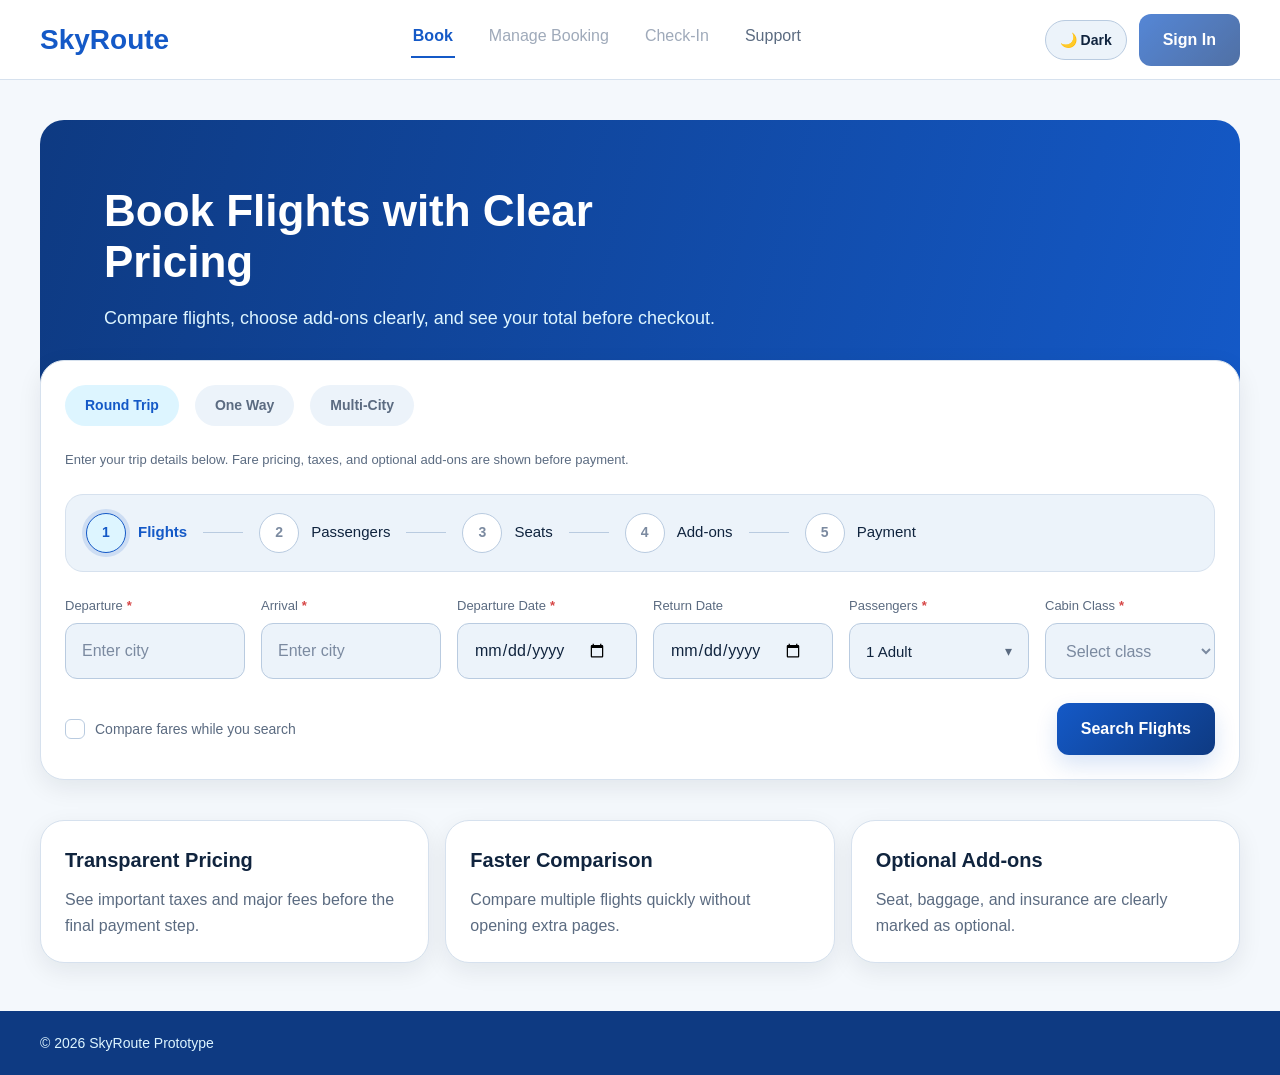
==== commit c190b589: "new changes" ====
--- a/index.html
+++ b/index.html
@@ -13,11 +13,11 @@
         <div class="logo">SkyRoute</div>
         <div class="nav-links">
           <a class="nav-link active" href="index.html" aria-current="page">Book</a>
-          <div class="nav-link">Manage Booking</div>
-          <div class="nav-link">Check-In</div>
+          <div class="nav-link nav-disabled" aria-disabled="true" title="Coming soon">Manage Booking</div>
+          <div class="nav-link nav-disabled" aria-disabled="true" title="Coming soon">Check-In</div>
           <a class="nav-link" href="support.html">Support</a>
         </div>
-        <div class="btn">Sign In</div>
+        <div class="btn nav-disabled-action" aria-disabled="true" title="Sign in coming soon">Sign In</div>
       </div>
     </div>
 
@@ -26,11 +26,11 @@
       <p>Compare flights, choose add-ons clearly, and see your total before checkout.</p>
     </div>
 
-    <form id="home-booking-form" class="container card search-card">
+    <form id="home-booking-form" class="container card search-card" data-trip-type="round-trip">
       <div class="tab-row">
-        <div class="tab active">Round Trip</div>
-        <div class="tab inactive">One Way</div>
-        <div class="tab inactive">Multi-City</div>
+        <a class="tab active" href="index.html" aria-current="page">Round Trip</a>
+        <a class="tab inactive" href="one-way.html">One Way</a>
+        <a class="tab inactive" href="multi-city.html">Multi-City</a>
       </div>
       <div class="helper-text">
         Enter your trip details below. Fare pricing, taxes, and optional add-ons are shown before payment.
--- a/style.css
+++ b/style.css
@@ -29,6 +29,15 @@
   --white: var(--surface);
   --muted: var(--text-muted);
   --success-text: var(--success);
+  --text-inverse: #FFFFFF;
+  --nav-surface: var(--white);
+  --footer-surface: var(--primary-dark);
+  --panel-surface: var(--surface-alt);
+  --input-surface: var(--surface-alt);
+  --hero-start: var(--primary-dark);
+  --hero-end: var(--primary);
+  --hero-foreground: var(--text-inverse);
+  --hero-muted: var(--accent-soft);
   --shadow: 0 8px 24px rgba(15, 23, 42, 0.08);
   --radius-lg: 24px;
   --radius-md: 12px;
@@ -46,6 +55,46 @@
   line-height: 1.5;
 }
 
+body.dark-mode {
+  --primary: #60A5FA;
+  --primary-dark: #3B82F6;
+  --accent: #7DD3FC;
+  --accent-soft: #123150;
+  --bg: #0A1322;
+  --surface: #162235;
+  --surface-alt: #243348;
+  --text: #F3F7FC;
+  --text-muted: #C6D1E0;
+  --text-soft: #A7B5C8;
+  --border: #43556D;
+  --border-strong: #5B718C;
+  --success: #6EE7A6;
+  --success-bg: #123022;
+  --warning: #F4C96B;
+  --warning-bg: #3A2E12;
+  --danger: #F6A5B4;
+  --danger-bg: #40202A;
+  --eco-green-bg: #173126;
+  --eco-green-strong: #9BE8BC;
+  --match-purple: #9B8CFF;
+  --match-purple-strong: #EEE9FF;
+  --match-purple-bg: #2A2347;
+  --alert-blue-strong: #D7ECFF;
+  --alert-blue-bg: #17324A;
+  --white: var(--surface);
+  --muted: var(--text-muted);
+  --text-inverse: #F8FBFF;
+  --nav-surface: #0F172A;
+  --footer-surface: #0F172A;
+  --panel-surface: #223149;
+  --input-surface: #101A2B;
+  --hero-start: #0F172A;
+  --hero-end: #14345A;
+  --hero-foreground: #F3F7FC;
+  --hero-muted: #D8E7F7;
+  --shadow: 0 16px 28px rgba(2, 6, 23, 0.34);
+}
+
 a {
   text-decoration: none;
   color: inherit;
@@ -65,7 +114,7 @@
 
 .navbar {
   height: 80px;
-  background: var(--white);
+  background: var(--nav-surface);
   border-bottom: 1px solid var(--border);
   display: flex;
   align-items: center;
@@ -88,6 +137,34 @@
   gap: 32px;
   font-size: 16px;
   color: var(--muted);
+}
+
+.nav-actions {
+  display: flex;
+  align-items: center;
+  gap: 12px;
+}
+
+.theme-toggle {
+  min-height: 40px;
+  padding: 10px 14px;
+  border-radius: 999px;
+  border: 1px solid var(--border-strong);
+  background: var(--surface-alt);
+  color: var(--text);
+  font-size: 14px;
+  font-weight: 600;
+  cursor: pointer;
+  transition: transform 0.2s ease, border-color 0.2s ease, background-color 0.2s ease;
+}
+
+.theme-toggle:hover {
+  transform: translateY(-1px);
+  border-color: var(--primary);
+}
+
+body.dark-mode .theme-toggle {
+  background: var(--input-surface);
 }
 
 .btn,
@@ -106,7 +183,7 @@
 
 .btn {
   background: linear-gradient(135deg, var(--primary) 0%, var(--primary-dark) 100%);
-  color: var(--surface);
+  color: var(--text-inverse);
   border: none;
   box-shadow: 0 10px 22px rgba(20, 89, 199, 0.16);
 }
@@ -126,9 +203,9 @@
   margin-top: 40px;
   min-height: 280px;
   border-radius: 24px;
-  background: linear-gradient(105deg, var(--primary-dark) 0%, var(--primary) 100%);
+  background: linear-gradient(105deg, var(--hero-start) 0%, var(--hero-end) 100%);
   padding: 48px 64px;
-  color: var(--surface);
+  color: var(--hero-foreground);
   display: flex;
   flex-direction: column;
   justify-content: center;
@@ -147,7 +224,7 @@
   max-width: 720px;
   font-size: 18px;
   line-height: 1.7;
-  color: var(--accent-soft);
+  color: var(--hero-muted);
 }
 
 .card {
@@ -185,6 +262,9 @@
 }
 
 .tab {
+  display: inline-flex;
+  align-items: center;
+  justify-content: center;
   padding: 10px 20px;
   border-radius: 999px;
   font-size: 14px;
@@ -199,6 +279,27 @@
 .tab.inactive {
   background: var(--surface-alt);
   color: var(--text-muted);
+}
+
+.journey-grid {
+  display: grid;
+  grid-template-columns: repeat(3, minmax(0, 1fr));
+  gap: 16px;
+}
+
+.form-section {
+  display: flex;
+  flex-direction: column;
+  gap: 12px;
+}
+
+.form-section h3 {
+  margin: 0;
+  font-size: 18px;
+}
+
+.search-card .form-section + .form-section {
+  margin-top: 8px;
 }
 
 .field {
@@ -225,7 +326,7 @@
 .input {
   height: 56px;
   border: 1px solid var(--border-strong);
-  background: var(--surface-alt);
+  background: var(--input-surface);
   border-radius: 12px;
   padding: 0 16px;
   display: flex;
@@ -242,7 +343,7 @@
   justify-content: space-between;
   text-align: left;
   color: var(--text);
-  background: var(--surface-alt);
+  background: var(--input-surface);
 }
 
 .passenger-trigger.placeholder-select {
@@ -313,7 +414,7 @@
   height: 32px;
   border-radius: 999px;
   border: 1px solid var(--border-strong);
-  background: var(--surface-alt);
+  background: var(--input-surface);
   color: var(--primary);
   font-size: 20px;
   line-height: 1;
@@ -384,8 +485,10 @@
 
 .footer {
   margin-top: auto;
-  height: 90px;
-  background: var(--primary-dark);
+  margin-top: 48px;
+  min-height: 64px;
+  padding: 16px 0;
+  background: var(--footer-surface);
   display: flex;
   align-items: center;
 }
@@ -439,7 +542,7 @@
   padding: 18px 20px;
   border: 1px solid var(--border);
   border-radius: 18px;
-  background: var(--surface-alt);
+  background: var(--panel-surface);
 }
 
 .step {
@@ -463,7 +566,7 @@
 .step.completed .step-circle {
   background: var(--primary);
   border-color: var(--primary);
-  color: var(--surface);
+  color: var(--text-inverse);
 }
 
 .step.active .step-circle {
@@ -515,7 +618,7 @@
 }
 
 .summary-box {
-  background: var(--surface-alt);
+  background: var(--panel-surface);
   border: 1px solid var(--border);
   border-radius: 18px;
   padding: 16px;
@@ -644,7 +747,7 @@
 
 .option-card.selected .tag {
   background: var(--primary);
-  color: var(--surface);
+  color: var(--text-inverse);
 }
 
 .flight-card {
@@ -789,7 +892,7 @@
   padding: 6px 10px;
   border-radius: 999px;
   background: var(--match-purple);
-  color: var(--surface);
+  color: var(--text-inverse);
   font-size: 12px;
   font-weight: 700;
 }
@@ -849,7 +952,7 @@
   display: grid;
   grid-template-columns: 1fr 1fr;
   gap: 16px 32px;
-  background: var(--surface-alt);
+  background: var(--panel-surface);
   border-radius: 14px;
   padding: 24px;
 }
@@ -886,7 +989,7 @@
 }
 
 .faq-item {
-  background: var(--surface-alt);
+  background: var(--panel-surface);
   border: 1px solid var(--border);
   border-radius: 12px;
   padding: 20px;
@@ -908,7 +1011,7 @@
   height: 48px;
   border-radius: 12px;
   border: 1px solid var(--border-strong);
-  background: var(--surface-alt);
+  background: var(--input-surface);
   padding: 0 16px;
   display: flex;
   align-items: center;
@@ -960,7 +1063,7 @@
   background: var(--text-soft);
   border-color: var(--text-soft);
   cursor: not-allowed;
-  color: var(--surface);
+  color: var(--text-inverse);
 }
 
 .legend {
@@ -988,7 +1091,7 @@
   padding: 16px;
   border-radius: 12px;
   border: 1px solid var(--border);
-  background: var(--surface-alt);
+  background: var(--panel-surface);
 }
 
 .selected-seat-box p {
@@ -1074,6 +1177,117 @@
   line-height: 1.5;
 }
 
+body.dark-mode .logo {
+  color: #A8CCFF;
+}
+
+body.dark-mode .btn {
+  box-shadow: 0 12px 24px rgba(59, 130, 246, 0.24);
+}
+
+body.dark-mode .btn-secondary {
+  background: var(--panel-surface);
+  color: var(--text);
+  border-color: var(--border-strong);
+}
+
+body.dark-mode .tab.inactive {
+  background: var(--surface-alt);
+  color: var(--text-muted);
+}
+
+body.dark-mode .tab.active {
+  background: var(--accent-soft);
+  color: var(--text);
+}
+
+body.dark-mode .step.completed .step-circle {
+  box-shadow: 0 0 0 1px rgba(255, 255, 255, 0.04);
+}
+
+body.dark-mode .step.active .step-circle {
+  background: rgba(79, 140, 255, 0.14);
+  box-shadow: 0 0 0 4px rgba(79, 140, 255, 0.18);
+}
+
+body.dark-mode .option-card.selectable:hover,
+body.dark-mode .flight-card.selectable:hover {
+  border-color: var(--border-strong);
+  box-shadow: 0 14px 22px rgba(2, 6, 23, 0.28);
+}
+
+body.dark-mode .option-card.selected,
+body.dark-mode .flight-card.selected {
+  background: var(--panel-surface);
+  border-color: var(--primary);
+  box-shadow: 0 14px 24px rgba(2, 6, 23, 0.3);
+}
+
+body.dark-mode .tag {
+  background: var(--surface-alt);
+  color: var(--text-muted);
+}
+
+body.dark-mode .flight-insight {
+  background: var(--panel-surface);
+  border-color: rgba(155, 140, 255, 0.34);
+}
+
+body.dark-mode .eco-highlight {
+  background: rgba(155, 140, 255, 0.22);
+  color: var(--match-purple-strong);
+}
+
+body.dark-mode .sort-btn {
+  background: var(--surface-alt);
+  border-color: rgba(155, 140, 255, 0.32);
+  color: var(--match-purple-strong);
+}
+
+body.dark-mode .sort-btn.active {
+  background: var(--match-purple-bg);
+  border-color: rgba(155, 140, 255, 0.5);
+}
+
+body.dark-mode .innovation-alert {
+  border-color: rgba(125, 211, 252, 0.34);
+  box-shadow: none;
+}
+
+body.dark-mode .flow-note {
+  background: var(--panel-surface);
+  border-color: rgba(125, 211, 252, 0.3);
+  color: var(--text);
+}
+
+body.dark-mode .summary-total strong,
+body.dark-mode .price,
+body.dark-mode .flight-price .amount {
+  color: #A8CCFF;
+}
+
+body.dark-mode .footer .container,
+body.dark-mode .hero p,
+body.dark-mode .note,
+body.dark-mode .helper-text,
+body.dark-mode .filter-helper,
+body.dark-mode .section p.subtitle,
+body.dark-mode .card p.subtitle,
+body.dark-mode .city,
+body.dark-mode .flight-mid,
+body.dark-mode .summary-box p,
+body.dark-mode .row-number,
+body.dark-mode .muted {
+  color: var(--text-muted);
+}
+
+body.dark-mode input.input::placeholder,
+body.dark-mode input.input:placeholder-shown,
+body.dark-mode select.input.placeholder-select,
+body.dark-mode .search-help {
+  color: var(--text-soft);
+}
+
 .readonly-value {
   font-weight: 700;
   color: var(--text);
@@ -1097,6 +1311,28 @@
   color: var(--primary);
   font-weight: 700;
   border-bottom: 2px solid var(--primary);
+}
+
+.nav-link.nav-disabled {
+  color: var(--text-soft);
+  opacity: 0.72;
+  cursor: default;
+  border-bottom-color: transparent;
+}
+
+.nav-link.nav-disabled:hover {
+  color: var(--text-soft);
+  cursor: default;
+}
+
+.btn.nav-disabled-action {
+  opacity: 0.72;
+  cursor: default;
+  box-shadow: none;
+}
+
+.btn.nav-disabled-action:hover {
+  transform: none;
 }
 
 .filter-group {
@@ -1271,3 +1507,34 @@
   font-size: 14px;
   color: var(--text);
 }
+
+.info-link {
+  display: inline-flex;
+  align-items: center;
+  color: var(--match-purple-strong);
+  font-size: 14px;
+  font-weight: 600;
+}
+
+.info-link:hover {
+  color: var(--match-purple);
+}
+
+.info-list {
+  display: flex;
+  flex-direction: column;
+  gap: 16px;
+}
+
+.info-list-item {
+  padding: 16px;
+  border: 1px solid var(--border);
+  border-radius: 16px;
+  background: var(--surface-alt);
+}
+
+.info-list-item p {
+  margin: 10px 0 0;
+  color: var(--muted);
+  line-height: 1.6;
+}
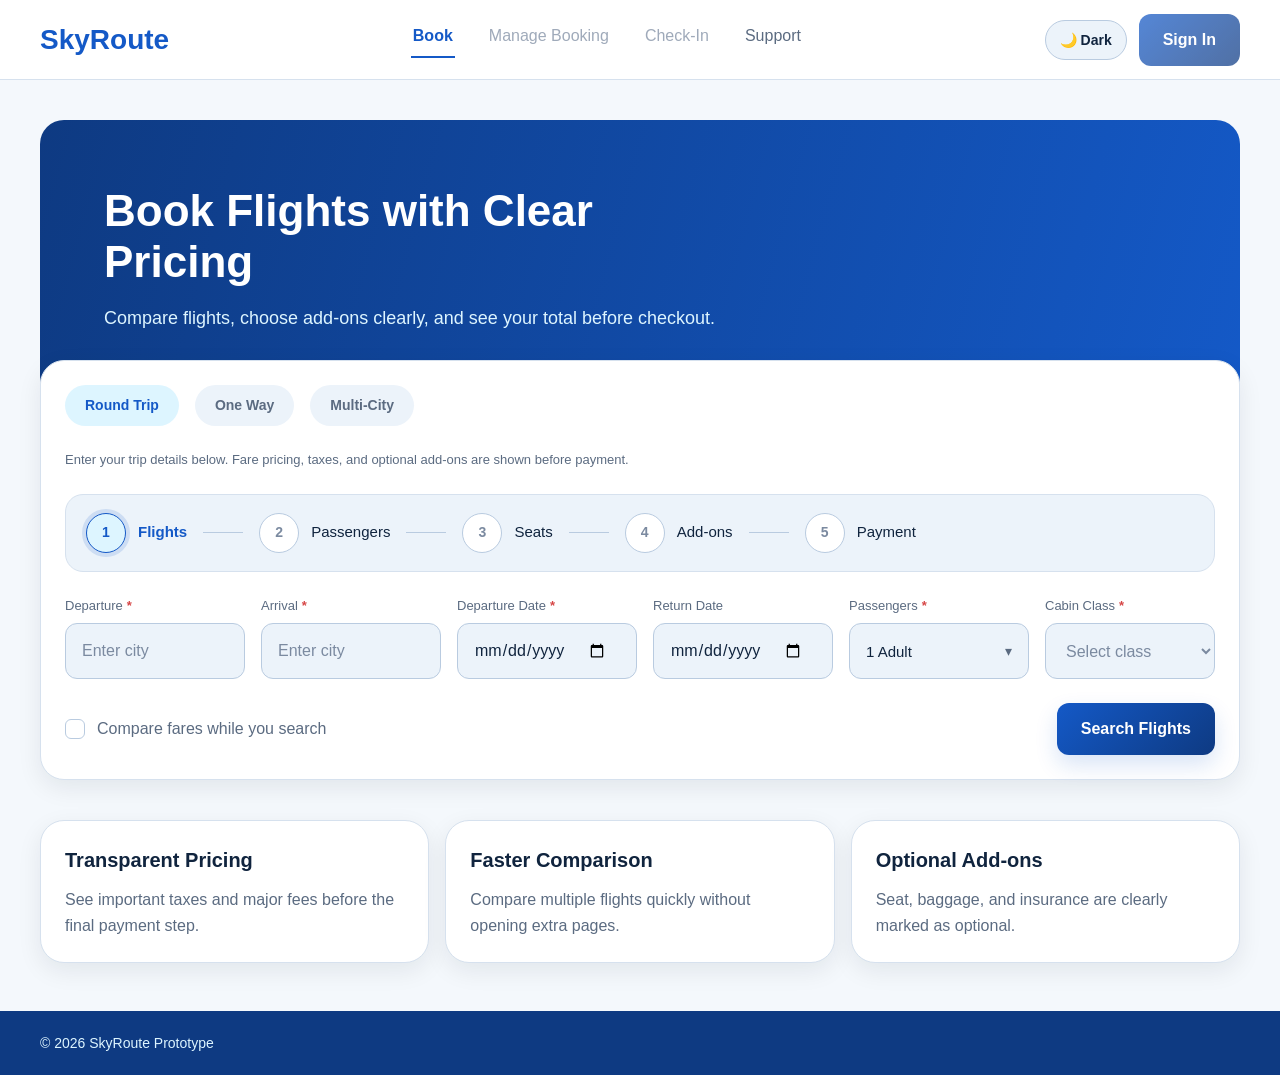
==== commit 8430e90f: "a few comments here and there" ====
--- a/index.html
+++ b/index.html
@@ -8,6 +8,7 @@
 </head>
 <body>
   <div class="page">
+    <!-- Round trip search page for the main booking flow. -->
     <div class="navbar">
       <div class="container navbar-inner">
         <div class="logo">SkyRoute</div>
@@ -26,6 +27,7 @@
       <p>Compare flights, choose add-ons clearly, and see your total before checkout.</p>
     </div>
 
+    <!-- This form saves the user's trip search before showing flight results. -->
     <form id="home-booking-form" class="container card search-card" data-trip-type="round-trip">
       <div class="tab-row">
         <a class="tab active" href="index.html" aria-current="page">Round Trip</a>
--- a/style.css
+++ b/style.css
@@ -1,3 +1,4 @@
+/* Main color variables for the light theme and feature accents. */
 :root {
   --primary: #1459C7;
   --primary-dark: #0E3A82;
@@ -55,6 +56,7 @@
   line-height: 1.5;
 }
 
+/* Dark mode changes the variables instead of rewriting every component. */
 body.dark-mode {
   --primary: #60A5FA;
   --primary-dark: #3B82F6;
@@ -112,6 +114,7 @@
   margin: 0 auto;
 }
 
+/* Shared page shell and top navigation styles. */
 .navbar {
   height: 80px;
   background: var(--nav-surface);
@@ -239,6 +242,7 @@
   color: var(--text);
 }
 
+/* Search form card used by round trip, one way, and multi-city pages. */
 .search-card {
   margin-top: -40px;
   display: flex;
@@ -334,6 +338,7 @@
   font-size: 15px;
 }
 
+/* Custom passenger selector dropdown on the search pages. */
 .passenger-selector {
   position: relative;
 }
@@ -483,6 +488,7 @@
   line-height: 1.6;
 }
 
+/* Footer is intentionally slim so it does not overpower the page content. */
 .footer {
   margin-top: auto;
   margin-top: 48px;
@@ -536,6 +542,7 @@
   margin-top: 6px;
 }
 
+/* Booking progress indicator shown on each flow page. */
 .progress {
   align-items: center;
   flex-wrap: wrap;
@@ -543,6 +550,19 @@
   border: 1px solid var(--border);
   border-radius: 18px;
   background: var(--panel-surface);
+}
+
+.progress-caption {
+  display: inline-flex;
+  align-items: center;
+  width: fit-content;
+  padding: 8px 12px;
+  border-radius: 999px;
+  border: 1px solid var(--border);
+  background: var(--surface);
+  color: var(--primary);
+  font-size: 14px;
+  font-weight: 700;
 }
 
 .step {
@@ -702,7 +722,7 @@
 .option-card.selected {
   background: var(--accent-soft);
   border-color: var(--primary);
-  box-shadow: 0 12px 28px rgba(20, 89, 199, 0.14);
+  box-shadow: 0 0 0 2px rgba(20, 89, 199, 0.12), 0 12px 28px rgba(20, 89, 199, 0.14);
 }
 
 .option-top {
@@ -750,10 +770,15 @@
   color: var(--text-inverse);
 }
 
+.option-card.selected .tag::before {
+  content: "✓ ";
+}
+
+/* Flight result cards keep the main comparison details easy to scan. */
 .flight-card {
   display: flex;
-  gap: 20px;
-  align-items: center;
+  gap: 24px;
+  align-items: flex-start;
   justify-content: space-between;
   transition: border-color 0.2s ease, box-shadow 0.2s ease, transform 0.2s ease;
 }
@@ -761,7 +786,7 @@
 .flight-card.selected {
   border-color: var(--primary);
   background: var(--accent-soft);
-  box-shadow: 0 12px 28px rgba(20, 89, 199, 0.14);
+  box-shadow: 0 0 0 2px rgba(20, 89, 199, 0.12), 0 12px 28px rgba(20, 89, 199, 0.14);
 }
 
 .results-tools {
@@ -801,77 +826,11 @@
   border-color: rgba(112, 87, 255, 0.32);
 }
 
-.flight-meta {
-  width: 220px;
-}
-
-.flight-meta h3 {
-  margin: 0 0 8px;
-  font-size: 18px;
-  color: var(--primary);
-}
-
-.flight-meta p {
-  margin: 0;
-  color: var(--muted);
-  font-size: 14px;
-}
-
-.flight-times {
-  flex: 1;
-  display: grid;
-  grid-template-columns: 1fr 160px 1fr;
-  gap: 12px;
-  align-items: center;
-}
-
-.center {
-  text-align: center;
-}
-
-.time {
-  font-size: 24px;
-  font-weight: 800;
-}
-
-.city {
+.ecomatch-hint {
+  display: inline-flex;
+  width: fit-content;
   margin-top: 8px;
-  font-size: 14px;
-  color: var(--muted);
-}
-
-.flight-mid {
-  text-align: center;
-  font-size: 13px;
-  color: var(--muted);
-}
-
-.flight-line {
-  width: 110px;
-  height: 2px;
-  margin: 8px auto;
-  background: linear-gradient(to right, var(--accent), var(--primary));
-  border-radius: 999px;
-}
-
-.flight-price {
-  width: 150px;
-  text-align: right;
-}
-
-.flight-insight {
-  width: 220px;
-  padding: 14px 16px;
-  border-radius: 16px;
-  background: linear-gradient(180deg, var(--match-purple-bg) 0%, var(--surface) 100%);
-  border: 1px solid rgba(112, 87, 255, 0.14);
-}
-
-.eco-highlight {
-  display: inline-flex;
-  align-items: center;
-  margin-bottom: 10px;
-  padding: 6px 10px;
+  padding: 7px 10px;
   border-radius: 999px;
   background: var(--match-purple-bg);
   color: var(--match-purple-strong);
@@ -879,6 +838,97 @@
   font-weight: 700;
 }
 
+.flight-meta {
+  width: 170px;
+  padding-top: 4px;
+}
+
+.flight-meta h3 {
+  margin: 0 0 7px;
+  font-size: 16px;
+  color: var(--text);
+}
+
+.flight-meta p {
+  display: inline-flex;
+  margin: 0;
+  padding: 5px 9px;
+  border-radius: 999px;
+  background: var(--surface-alt);
+  color: var(--primary);
+  font-size: 13px;
+  font-weight: 700;
+}
+
+.flight-times {
+  flex: 1;
+  display: grid;
+  grid-template-columns: minmax(90px, 1fr) 140px minmax(90px, 1fr);
+  gap: 16px;
+  align-items: center;
+  padding-top: 2px;
+}
+
+.center {
+  text-align: center;
+}
+
+.time {
+  font-size: 28px;
+  font-weight: 800;
+  letter-spacing: -0.02em;
+  color: var(--text);
+}
+
+.city {
+  margin-top: 6px;
+  font-size: 13px;
+  font-weight: 600;
+  color: var(--text-muted);
+}
+
+.flight-mid {
+  text-align: center;
+  font-size: 12px;
+  line-height: 1.4;
+  color: var(--text-soft);
+}
+
+.flight-line {
+  width: 88px;
+  height: 2px;
+  margin: 7px auto 5px;
+  background: linear-gradient(to right, var(--accent), var(--primary));
+  border-radius: 999px;
+  opacity: 0.78;
+}
+
+.flight-price {
+  width: 170px;
+  text-align: right;
+  padding-top: 2px;
+}
+
+.flight-insight {
+  width: 200px;
+  padding: 12px 14px;
+  border-radius: 16px;
+  background: var(--surface-alt);
+  border: 1px solid rgba(112, 87, 255, 0.12);
+}
+
+.eco-highlight {
+  display: inline-flex;
+  align-items: center;
+  margin-bottom: 8px;
+  padding: 5px 8px;
+  border-radius: 999px;
+  background: var(--match-purple-bg);
+  color: var(--match-purple-strong);
+  font-size: 11px;
+  font-weight: 700;
+}
+
 .eco-match-row {
   display: flex;
   align-items: center;
@@ -889,20 +939,20 @@
 .score-pill {
   display: inline-flex;
   align-items: center;
-  padding: 6px 10px;
+  padding: 5px 8px;
   border-radius: 999px;
   background: var(--match-purple);
   color: var(--text-inverse);
-  font-size: 12px;
+  font-size: 11px;
   font-weight: 700;
 }
 
 .eco-badge {
   display: inline-flex;
   align-items: center;
-  padding: 6px 10px;
+  padding: 5px 8px;
   border-radius: 999px;
-  font-size: 12px;
+  font-size: 11px;
   font-weight: 700;
 }
 
@@ -922,24 +972,32 @@
 }
 
 .eco-copy {
+  margin-top: 6px;
+  font-size: 12px;
+  color: var(--text-soft);
+  line-height: 1.45;
+}
+
+.eco-score-note {
+  margin-top: 6px;
+  font-size: 11px;
+  line-height: 1.4;
+  color: var(--text-soft);
+}
+
+.eco-reason {
   margin-top: 8px;
-  font-size: 13px;
-  color: var(--muted);
-  line-height: 1.5;
-}
-
-.eco-reason {
-  margin-top: 10px;
-  font-size: 13px;
+  font-size: 12px;
   font-weight: 700;
   color: var(--match-purple-strong);
 }
 
 .flight-price .amount {
-  font-size: 28px;
+  font-size: 32px;
   font-weight: 800;
   color: var(--primary);
-  margin-bottom: 14px;
+  letter-spacing: -0.03em;
+  margin-bottom: 8px;
 }
 
 .split-2 {
@@ -1057,6 +1115,9 @@
 .seat.selected {
   background: var(--accent-soft);
   border-color: var(--accent);
+  box-shadow: 0 0 0 3px rgba(34, 184, 240, 0.22);
+  color: var(--primary);
+  font-weight: 800;
 }
 
 .seat.unavailable {
@@ -1094,6 +1155,10 @@
   background: var(--panel-surface);
 }
 
+.selected-seat-box:has(.seat-feedback) {
+  border-color: var(--primary);
+}
+
 .selected-seat-box p {
   margin: 0;
 }
@@ -1103,6 +1168,31 @@
   font-weight: 700;
   margin-top: 6px;
   color: var(--text);
+}
+
+.selection-status {
+  display: inline-flex;
+  align-items: center;
+  margin: 8px 0 12px;
+  padding: 7px 10px;
+  border-radius: 999px;
+  background: var(--success-bg);
+  color: var(--success);
+  font-size: 13px;
+  font-weight: 700;
+}
+
+.selection-status[hidden] {
+  display: none;
+}
+
+.selection-status::before {
+  content: "✓";
+  margin-right: 6px;
+}
+
+.seat-feedback {
+  margin-bottom: 0;
 }
 
 .muted {
@@ -1177,6 +1267,7 @@
   line-height: 1.5;
 }
 
+/* Dark mode component tweaks for contrast and selected states. */
 body.dark-mode .logo {
   color: #A8CCFF;
 }
@@ -1220,7 +1311,7 @@
 body.dark-mode .flight-card.selected {
   background: var(--panel-surface);
   border-color: var(--primary);
-  box-shadow: 0 14px 24px rgba(2, 6, 23, 0.3);
+  box-shadow: 0 0 0 2px rgba(96, 165, 250, 0.18), 0 14px 24px rgba(2, 6, 23, 0.3);
 }
 
 body.dark-mode .tag {
@@ -1228,13 +1319,23 @@
   color: var(--text-muted);
 }
 
+body.dark-mode .flight-meta p {
+  background: var(--panel-surface);
+  color: #A8CCFF;
+}
+
 body.dark-mode .flight-insight {
   background: var(--panel-surface);
-  border-color: rgba(155, 140, 255, 0.34);
+  border-color: rgba(155, 140, 255, 0.28);
 }
 
 body.dark-mode .eco-highlight {
   background: rgba(155, 140, 255, 0.22);
+  color: var(--match-purple-strong);
+}
+
+body.dark-mode .ecomatch-hint {
+  background: rgba(155, 140, 255, 0.18);
   color: var(--match-purple-strong);
 }
 
@@ -1247,6 +1348,22 @@
 body.dark-mode .sort-btn.active {
   background: var(--match-purple-bg);
   border-color: rgba(155, 140, 255, 0.5);
+}
+
+body.dark-mode .filter-check {
+  background: var(--surface-alt);
+  border-color: var(--border);
+}
+
+body.dark-mode .filter-check:hover {
+  background: var(--panel-surface);
+  border-color: var(--border-strong);
+}
+
+body.dark-mode .filter-check:has(input:checked) {
+  background: rgba(79, 140, 255, 0.14);
+  border-color: rgba(96, 165, 250, 0.36);
+  color: var(--text);
 }
 
 body.dark-mode .innovation-alert {
@@ -1275,6 +1392,9 @@
 body.dark-mode .card p.subtitle,
 body.dark-mode .city,
 body.dark-mode .flight-mid,
+body.dark-mode .eco-copy,
+body.dark-mode .eco-score-note,
+body.dark-mode .flight-price .helper-text,
 body.dark-mode .summary-box p,
 body.dark-mode .row-number,
 body.dark-mode .muted {
@@ -1335,12 +1455,24 @@
   transform: none;
 }
 
+/* Filter controls are grouped like a form so they are easier to scan. */
+.filter-panel {
+  display: flex;
+  flex-direction: column;
+  gap: 0;
+}
+
 .filter-group {
   display: flex;
   flex-direction: column;
-  gap: 10px;
-  padding-top: 16px;
+  gap: 12px;
+  min-inline-size: 0;
+  margin: 0;
+  padding: 18px 0 0;
   border-top: 1px solid var(--border);
+  border-right: 0;
+  border-bottom: 0;
+  border-left: 0;
 }
 
 .filter-group:first-of-type {
@@ -1349,34 +1481,60 @@
 }
 
 .filter-title {
-  font-size: 14px;
-  font-weight: 600;
+  padding: 0;
+  font-size: 15px;
+  font-weight: 800;
   color: var(--text);
 }
 
 .filter-options {
   display: flex;
   flex-direction: column;
+  gap: 8px;
+}
+
+.filter-check {
+  display: flex;
+  align-items: center;
   gap: 10px;
-}
-
-.checkbox-row,
-.filter-check {
-  display: flex;
-  align-items: center;
-  gap: 10px;
-  font-size: 14px;
-  color: var(--text);
-}
-
-.checkbox-row {
-  color: var(--muted);
+  min-height: 40px;
+  padding: 9px 10px;
+  border: 1px solid var(--border);
+  border-radius: 12px;
+  background: var(--surface);
+  font-size: 14px;
+  color: var(--text);
+  line-height: 1.35;
+  cursor: pointer;
+  transition: border-color 0.2s ease, background-color 0.2s ease, color 0.2s ease;
+}
+
+.filter-check:hover {
+  border-color: var(--border-strong);
+  background: var(--panel-surface);
+}
+
+.filter-check:has(input:checked) {
+  border-color: rgba(20, 89, 199, 0.28);
+  background: var(--accent-soft);
+  color: var(--primary-dark);
+}
+
+.filter-check:has(input:focus-visible) {
+  outline: 3px solid rgba(34, 184, 240, 0.28);
+  outline-offset: 2px;
 }
 
 .filter-check input {
   width: 16px;
   height: 16px;
+  flex: 0 0 auto;
+  margin: 0;
   accent-color: var(--primary);
+}
+
+.filter-check span {
+  flex: 1;
 }
 
 .helper-text {
@@ -1423,6 +1581,7 @@
   font-weight: 700;
 }
 
+/* Reusable info box for innovation features such as Price Change Alert. */
 .innovation-alert {
   padding: 14px 16px;
   border-radius: 16px;
@@ -1455,7 +1614,10 @@
 
 .flight-price .helper-text {
   display: block;
-  margin-bottom: 12px;
+  margin-bottom: 10px;
+  font-size: 12px;
+  line-height: 1.4;
+  color: var(--text-soft);
 }
 
 .legend-box.available {
